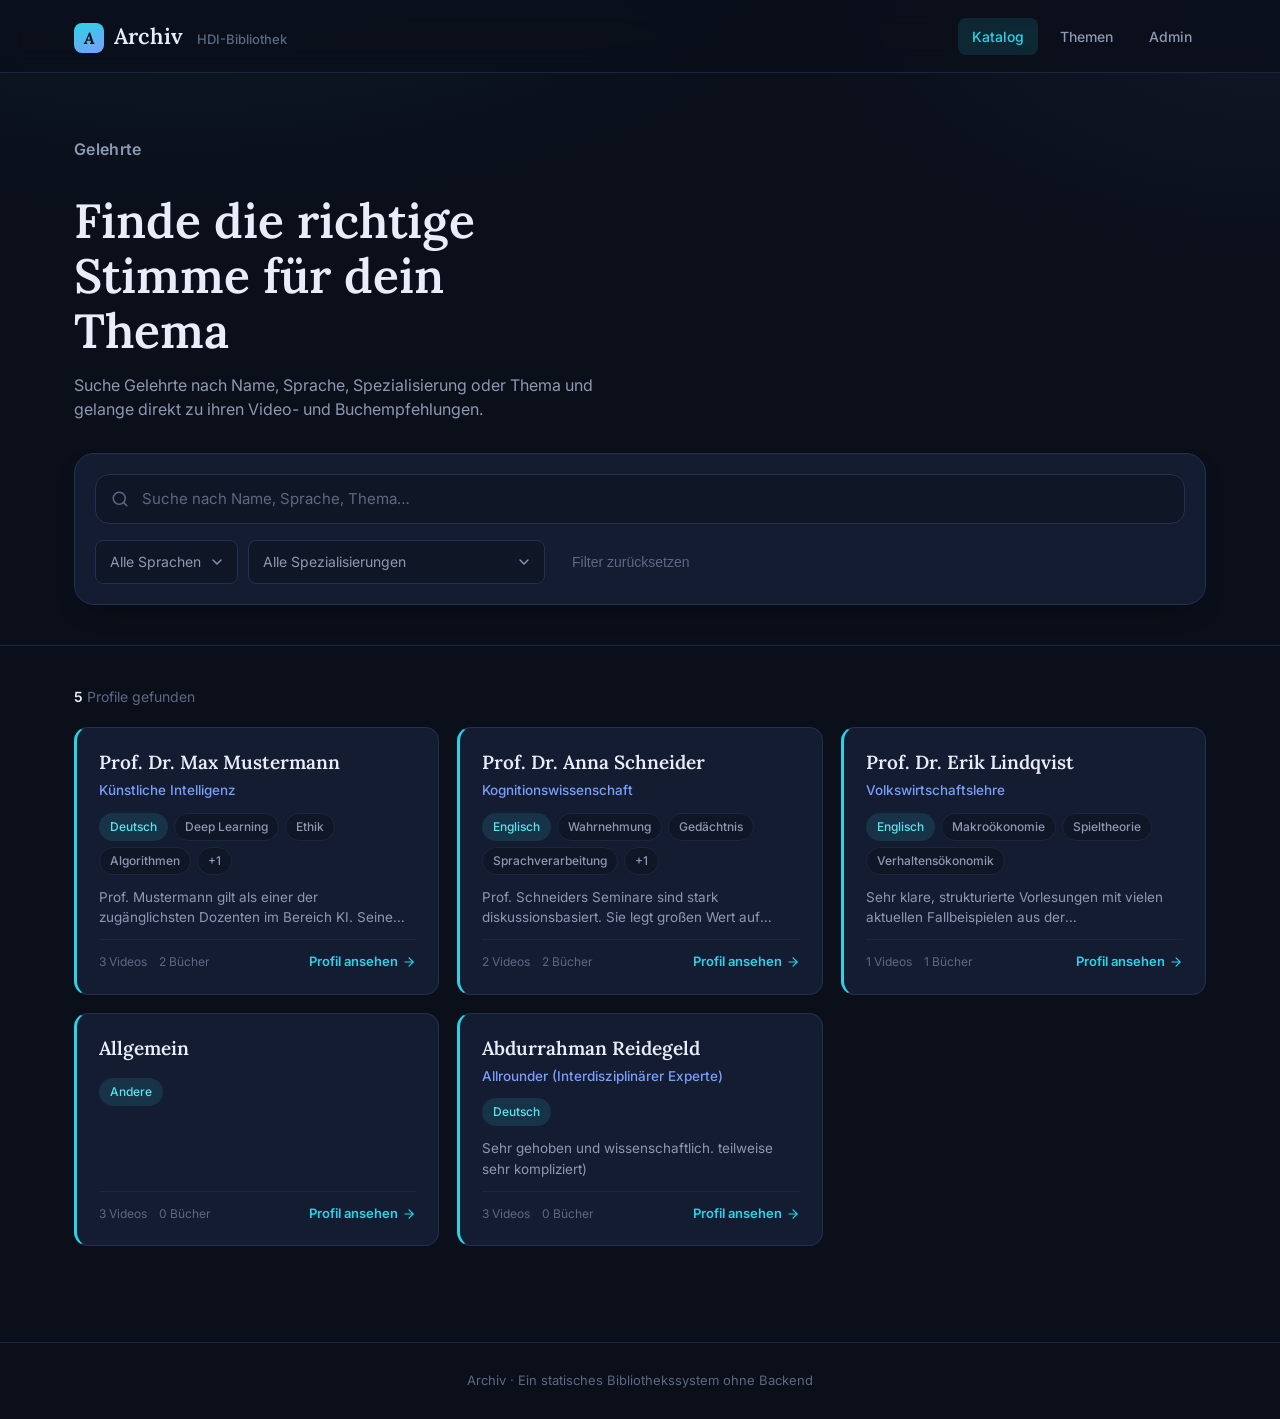
==== index.html @ ac348b76 "Commit" ====
<!DOCTYPE html>
<html lang="de">

<head>
  <meta charset="UTF-8" />
  <meta name="viewport" content="width=device-width, initial-scale=1.0" />
  <title>ARCHIV — HDI-Bibliothekssystem</title>
  <meta name="description" content="Durchsuche Professoren nach Sprache, Spezialisierung und Thema — mit Videos und Buchempfehlungen." />
  <link rel="stylesheet" href="style.css" />
</head>

<body>

  <header class="site-header">
    <div class="container">
      <a class="brand" href="index.html">
        <span class="mark">A</span>
        Archiv <small>HDI-Bibliothek</small>
      </a>
      <nav class="nav-links">
        <a href="index.html" class="active">Katalog</a>
        <a href="themen.html">Themen</a>
        <a href="admin.html">Admin</a>
      </nav>
    </div>
  </header>

  <section class="hero">
    <div class="container">
      <p class="hero-eyebrow">Gelehrte</p>
      <h1>Finde die richtige Stimme für dein Thema</h1>
      <p>Suche Gelehrte nach Name, Sprache, Spezialisierung oder Thema und gelange direkt zu ihren Video- und Buchempfehlungen.</p>

      <div class="search-panel">
        <div class="search-row">
          <div class="search-input-wrap">
            <svg viewBox="0 0 24 24" fill="none" stroke="currentColor" stroke-width="2" stroke-linecap="round" stroke-linejoin="round">
              <circle cx="11" cy="11" r="8"></circle>
              <line x1="21" y1="21" x2="16.65" y2="16.65"></line>
            </svg>
            <input type="text" id="search-input" class="search-field" placeholder="Suche nach Name, Sprache, Thema…" autocomplete="off" />
          </div>
        </div>
        <div class="filters-row">
          <select id="filter-lang" class="filter-select">
            <option value="">Alle Sprachen</option>
          </select>
          <select id="filter-spez" class="filter-select">
            <option value="">Alle Spezialisierungen</option>
          </select>
          <button type="button" id="clear-filters" class="clear-filters">Filter zurücksetzen</button>
        </div>
      </div>
    </div>
  </section>

  <section class="results-section">
    <div class="container">
      <div class="results-meta">
        <span><strong id="result-count">0</strong> Profile gefunden</span>
      </div>
      <div class="card-grid" id="card-grid">
        <!-- Karten werden dynamisch von app.js gerendert -->
      </div>
    </div>
  </section>

  <footer class="site-footer">
    <div class="container">
      Archiv · Ein statisches Bibliothekssystem ohne Backend
    </div>
  </footer>

  <script src="app.js"></script>
</body>

</html>
---- style.css ----
/* =========================================================
   ARCHIV — Web-Bibliothekssystem
   Zentrales Stylesheet
   ========================================================= */

@import url('https://fonts.googleapis.com/css2?family=Lora:ital,wght@0,500;0,600;0,700;1,500&family=Inter:wght@400;500;600;700&family=JetBrains+Mono:wght@400;500&display=swap');

:root{
  /* Farben */
  --bg: #0a0f1a;
  --bg-elevated: #0f1626;
  --bg-card: #131c30;
  --bg-card-hover: #172742;
  --border: #223052;
  --border-soft: #1b2740;

  --text: #e8edf9;
  --text-muted: #8d98b3;
  --text-faint: #5c6884;

  --accent: #29d4e8;
  --accent-soft: rgba(41, 212, 232, 0.12);
  --accent-strong: #5be3f2;
  --accent-2: #7c9dfb;

  --danger: #f4715c;
  --danger-soft: rgba(244, 113, 92, 0.12);

  --radius-sm: 8px;
  --radius-md: 14px;
  --radius-lg: 20px;

  --shadow-card: 0 1px 0 rgba(255,255,255,0.02) inset, 0 12px 30px -18px rgba(0,0,0,0.7);
  --font-display: 'Lora', 'Georgia', serif;
  --font-body: 'Inter', system-ui, -apple-system, sans-serif;
  --font-mono: 'JetBrains Mono', ui-monospace, monospace;
}

*, *::before, *::after{ box-sizing: border-box; }

html{ color-scheme: dark; }

body{
  margin: 0;
  background:
    radial-gradient(1200px 600px at 15% -10%, rgba(41,212,232,0.07), transparent 60%),
    radial-gradient(900px 500px at 100% 0%, rgba(124,157,251,0.06), transparent 55%),
    var(--bg);
  color: var(--text);
  font-family: var(--font-body);
  line-height: 1.5;
  -webkit-font-smoothing: antialiased;
  min-height: 100vh;
}

a{ color: inherit; text-decoration: none; }

img{ max-width: 100%; display: block; }

::selection{ background: var(--accent-soft); color: var(--text); }

/* Fokus-Sichtbarkeit für Barrierefreiheit */
a:focus-visible,
button:focus-visible,
input:focus-visible,
select:focus-visible,
textarea:focus-visible{
  outline: 2px solid var(--accent);
  outline-offset: 2px;
  border-radius: 4px;
}

@media (prefers-reduced-motion: reduce){
  *{ animation-duration: 0.001ms !important; transition-duration: 0.001ms !important; }
}

/* ---------- Layout-Hilfen ---------- */
.container{
  width: 100%;
  max-width: 1180px;
  margin: 0 auto;
  padding: 0 24px;
}

/* ---------- Kopfzeile ---------- */
.site-header{
  position: sticky;
  top: 0;
  z-index: 50;
  background: rgba(10, 15, 26, 0.82);
  backdrop-filter: blur(14px);
  border-bottom: 1px solid var(--border-soft);
}

.site-header .container{
  display: flex;
  align-items: center;
  justify-content: space-between;
  height: 72px;
}

.brand{
  display: flex;
  align-items: baseline;
  gap: 10px;
  font-family: var(--font-display);
  font-size: 22px;
  font-weight: 600;
  color: var(--text);
}

.brand .mark{
  width: 30px;
  height: 30px;
  border-radius: 8px;
  background: linear-gradient(160deg, var(--accent), var(--accent-2));
  display: inline-flex;
  align-items: center;
  justify-content: center;
  font-family: var(--font-display);
  font-style: italic;
  font-weight: 700;
  color: #051019;
  font-size: 16px;
}

.brand small{
  font-family: var(--font-body);
  font-size: 13px;
  font-weight: 500;
  color: var(--text-faint);
  margin-left: 4px;
}

.nav-links{
  display: flex;
  gap: 8px;
}

.nav-links a{
  padding: 8px 14px;
  border-radius: var(--radius-sm);
  font-size: 14px;
  font-weight: 500;
  color: var(--text-muted);
  transition: color .15s ease, background-color .15s ease;
}

.nav-links a:hover{
  color: var(--text);
  background: var(--bg-card);
}

.nav-links a.active{
  color: var(--accent);
  background: var(--accent-soft);
}

/* ---------- Hero / Suchbereich ---------- */
.hero{
  padding: 64px 0 40px;
  border-bottom: 1px solid var(--border-soft);
}

.hero-eyebrow{
  color: var(--accent);
  font-size: 13px;
  font-weight: 600;
  letter-spacing: 0.02em;
  margin: 0 0 14px;
}

.hero h1{
  font-family: var(--font-display);
  font-size: clamp(32px, 4.4vw, 48px);
  line-height: 1.15;
  margin: 0 0 14px;
  max-width: 16ch;
  font-weight: 600;
}

.hero p{
  color: var(--text-muted);
  font-size: 16px;
  max-width: 56ch;
  margin: 0 0 32px;
}

.search-panel{
  background: var(--bg-card);
  border: 1px solid var(--border);
  border-radius: var(--radius-lg);
  padding: 20px;
  box-shadow: var(--shadow-card);
}

.search-row{
  display: flex;
  gap: 12px;
}

.search-input-wrap{
  position: relative;
  flex: 1;
}

.search-input-wrap svg{
  position: absolute;
  left: 16px;
  top: 50%;
  transform: translateY(-50%);
  width: 18px;
  height: 18px;
  color: var(--text-faint);
  pointer-events: none;
}

.search-field{
  width: 100%;
  height: 50px;
  padding: 0 16px 0 46px;
  border-radius: var(--radius-md);
  border: 1px solid var(--border);
  background: var(--bg-elevated);
  color: var(--text);
  font-size: 15px;
  font-family: var(--font-body);
}

.search-field::placeholder{ color: var(--text-faint); }

.search-field:focus{
  border-color: var(--accent);
}

.filters-row{
  display: flex;
  flex-wrap: wrap;
  gap: 10px;
  margin-top: 16px;
}

.filter-select{
  height: 44px;
  padding: 0 36px 0 14px;
  border-radius: var(--radius-sm);
  border: 1px solid var(--border);
  background: var(--bg-elevated);
  color: var(--text-muted);
  font-size: 14px;
  font-family: var(--font-body);
  appearance: none;
  background-image: url("data:image/svg+xml,%3Csvg xmlns='http://www.w3.org/2000/svg' width='16' height='16' viewBox='0 0 24 24' fill='none' stroke='%238d98b3' stroke-width='2' stroke-linecap='round' stroke-linejoin='round'%3E%3Cpolyline points='6 9 12 15 18 9'%3E%3C/polyline%3E%3C/svg%3E");
  background-repeat: no-repeat;
  background-position: right 12px center;
  cursor: pointer;
}

.filter-select:focus{ border-color: var(--accent); color: var(--text); }

.clear-filters{
  height: 44px;
  padding: 0 16px;
  border-radius: var(--radius-sm);
  border: 1px solid transparent;
  background: transparent;
  color: var(--text-faint);
  font-size: 14px;
  cursor: pointer;
  transition: color .15s ease, border-color .15s ease;
}

.clear-filters:hover{ color: var(--danger); border-color: var(--danger-soft); }

/* ---------- Ergebnis-Bereich ---------- */
.results-section{ padding: 40px 0 96px; }

.results-meta{
  display: flex;
  align-items: center;
  justify-content: space-between;
  margin-bottom: 20px;
  color: var(--text-faint);
  font-size: 14px;
}

.results-meta strong{ color: var(--text); font-weight: 600; }

.card-grid{
  display: grid;
  grid-template-columns: repeat(auto-fill, minmax(300px, 1fr));
  gap: 18px;
}

.prof-card{
  position: relative;
  background: var(--bg-card);
  border: 1px solid var(--border);
  border-left: 3px solid var(--accent);
  border-radius: var(--radius-md);
  padding: 22px;
  display: flex;
  flex-direction: column;
  gap: 12px;
  transition: transform .18s ease, border-color .18s ease, box-shadow .18s ease;
}

.prof-card:hover{
  transform: translateY(-3px);
  border-color: var(--border);
  box-shadow: 0 18px 34px -20px rgba(41, 212, 232, 0.25);
}

.prof-card h3{
  font-family: var(--font-display);
  font-size: 19px;
  font-weight: 600;
  margin: 0;
  line-height: 1.3;
}

.prof-card .spez{
  font-size: 13.5px;
  color: var(--accent-2);
  font-weight: 500;
  margin: -6px 0 0;
}

.badge-row{
  display: flex;
  flex-wrap: wrap;
  gap: 6px;
}

.badge{
  display: inline-flex;
  align-items: center;
  padding: 4px 10px;
  border-radius: 999px;
  font-size: 12px;
  font-weight: 500;
  background: var(--bg-elevated);
  border: 1px solid var(--border-soft);
  color: var(--text-muted);
}

.badge.lang{
  background: var(--accent-soft);
  color: var(--accent-strong);
  border-color: transparent;
}

/* Themen-Badges sind jetzt echte Links (thema.html) */
a.badge{
  cursor: pointer;
  transition: border-color .15s ease, color .15s ease, background-color .15s ease;
}

a.badge:hover{
  border-color: var(--accent);
  color: var(--accent-strong);
}

.badge-sm{
  font-size: 11px;
  padding: 3px 9px;
}

.badge.prof-tag{
  background: var(--bg-card);
  color: var(--text-muted);
}
.badge.prof-tag:hover{ color: var(--accent-strong); }

.prof-card p.excerpt{
  font-size: 13.5px;
  color: var(--text-muted);
  margin: 0;
  display: -webkit-box;
  -webkit-line-clamp: 2;
  -webkit-box-orient: vertical;
  overflow: hidden;
}

.card-footer{
  margin-top: auto;
  display: flex;
  align-items: center;
  justify-content: space-between;
  padding-top: 12px;
  border-top: 1px solid var(--border-soft);
}

.card-footer .stat{
  font-size: 12px;
  color: var(--text-faint);
  display: flex;
  gap: 12px;
}

.card-footer .view-link{
  font-size: 13px;
  font-weight: 600;
  color: var(--accent);
  display: flex;
  align-items: center;
  gap: 4px;
}

.prof-card .view-link svg{ width: 14px; height: 14px; transition: transform .15s ease; }
.prof-card:hover .view-link svg{ transform: translateX(3px); }

.prof-card{ cursor: pointer; }

.card-title-link{ position: relative; z-index: 1; }
.card-title-link:hover{ color: var(--accent-strong); }

.empty-state{
  text-align: center;
  padding: 72px 24px;
  color: var(--text-faint);
  border: 1px dashed var(--border);
  border-radius: var(--radius-lg);
}

.empty-state h3{
  font-family: var(--font-display);
  color: var(--text);
  font-size: 20px;
  margin: 12px 0 6px;
}

/* ---------- Profilseite ---------- */
.profile-hero{
  padding: 56px 0 40px;
  border-bottom: 1px solid var(--border-soft);
}

.back-link{
  display: inline-flex;
  align-items: center;
  gap: 6px;
  font-size: 14px;
  color: var(--text-muted);
  margin-bottom: 24px;
}
.back-link:hover{ color: var(--accent); }
.back-link svg{ width: 16px; height: 16px; }

.profile-head{
  display: flex;
  align-items: flex-start;
  justify-content: space-between;
  gap: 24px;
  flex-wrap: wrap;
}

.profile-head h1{
  font-family: var(--font-display);
  font-size: clamp(28px, 4vw, 40px);
  margin: 0 0 10px;
  font-weight: 600;
}

.profile-head .spez{
  color: var(--accent-2);
  font-size: 16px;
  font-weight: 500;
  margin: 0 0 16px;
}

.topic-list{
  display: flex;
  flex-wrap: wrap;
  gap: 8px;
  margin-top: 4px;
}

.profile-body{ padding: 48px 0 96px; }

.profile-grid{
  display: grid;
  grid-template-columns: 1.4fr 1fr;
  gap: 32px;
}

.panel{
  background: var(--bg-card);
  border: 1px solid var(--border);
  border-radius: var(--radius-lg);
  padding: 28px;
  margin-bottom: 24px;
}

.panel h2{
  font-family: var(--font-display);
  font-size: 20px;
  font-weight: 600;
  margin: 0 0 16px;
  display: flex;
  align-items: center;
  gap: 10px;
}

.panel h2 svg{ width: 18px; height: 18px; color: var(--accent); }

.panel .note-text{
  color: var(--text-muted);
  font-size: 15px;
  line-height: 1.7;
  margin: 0;
}

.resource-list{
  list-style: none;
  margin: 0;
  padding: 0;
  display: flex;
  flex-direction: column;
  gap: 10px;
}

.resource-item{
  border-radius: var(--radius-sm);
  border: 1px solid var(--border-soft);
  background: var(--bg-elevated);
  overflow: hidden;
}

.resource-main{
  display: flex;
  align-items: center;
  gap: 12px;
  padding: 12px 14px;
  transition: background-color .15s ease;
}

.resource-item:hover .resource-main{
  background: var(--accent-soft);
}

.resource-item:has(.resource-main:hover){
  border-color: var(--accent);
}

.resource-item .icon{
  width: 34px;
  height: 34px;
  border-radius: 8px;
  display: flex;
  align-items: center;
  justify-content: center;
  flex-shrink: 0;
  background: var(--bg-card);
  color: var(--accent);
}

.resource-item .icon svg{ width: 17px; height: 17px; }

.resource-item .label{
  font-size: 14.5px;
  font-weight: 500;
  color: var(--text);
  flex: 1;
}

.resource-item .go{
  color: var(--text-faint);
  font-size: 13px;
}

.resource-themes{
  display: flex;
  flex-wrap: wrap;
  gap: 6px;
  padding: 0 14px 12px 60px;
}

.not-found{
  text-align: center;
  padding: 120px 24px;
}

.not-found .code{
  font-family: var(--font-mono);
  color: var(--accent);
  font-size: 14px;
  letter-spacing: 0.05em;
}

.not-found h1{
  font-family: var(--font-display);
  font-size: 34px;
  margin: 12px 0 10px;
}

.not-found p{ color: var(--text-muted); margin: 0 0 28px; }

.btn{
  display: inline-flex;
  align-items: center;
  gap: 8px;
  height: 46px;
  padding: 0 22px;
  border-radius: var(--radius-sm);
  background: var(--accent);
  color: #051019;
  font-weight: 600;
  font-size: 14.5px;
  border: none;
  cursor: pointer;
  transition: filter .15s ease, transform .15s ease;
}

.btn:hover{ filter: brightness(1.08); transform: translateY(-1px); }

.btn.secondary{
  background: transparent;
  border: 1px solid var(--border);
  color: var(--text);
}
.btn.secondary:hover{ border-color: var(--accent); color: var(--accent); }

.btn.danger-outline{
  background: transparent;
  border: 1px solid var(--danger-soft);
  color: var(--danger);
}
.btn.danger-outline:hover{ background: var(--danger-soft); }

/* ---------- Themen-Übersicht (themen.html) ---------- */
.themen-cloud{
  display: grid;
  grid-template-columns: repeat(auto-fill, minmax(220px, 1fr));
  gap: 14px;
}

.theme-tile{
  display: flex;
  flex-direction: column;
  gap: 6px;
  padding: 18px 20px;
  border-radius: var(--radius-md);
  border: 1px solid var(--border);
  background: var(--bg-card);
  transition: transform .15s ease, border-color .15s ease, box-shadow .15s ease;
}

.theme-tile:hover{
  transform: translateY(-2px);
  border-color: var(--accent);
  box-shadow: 0 16px 30px -20px rgba(41, 212, 232, 0.3);
}

.theme-tile-name{
  font-family: var(--font-display);
  font-size: 16.5px;
  font-weight: 600;
  color: var(--text);
}

.theme-tile-meta{
  font-size: 12.5px;
  color: var(--text-faint);
}

/* ---------- Themen-Detailseite (thema.html) ---------- */
.thema-hero{
  padding: 56px 0 32px;
  border-bottom: 1px solid var(--border-soft);
}

.thema-hero h1{
  font-family: var(--font-display);
  font-size: clamp(28px, 4vw, 40px);
  margin: 0 0 8px;
  font-weight: 600;
}

.thema-hero p{
  color: var(--text-faint);
  font-size: 14.5px;
  margin: 0;
}

.thema-body{ padding: 40px 0 96px; }

.theme-prof-grid{
  display: grid;
  grid-template-columns: repeat(auto-fill, minmax(200px, 1fr));
  gap: 12px;
}

.theme-prof-card{
  display: flex;
  flex-direction: column;
  gap: 4px;
  padding: 14px 16px;
  border-radius: var(--radius-sm);
  border: 1px solid var(--border-soft);
  background: var(--bg-elevated);
  transition: border-color .15s ease, background-color .15s ease;
}

.theme-prof-card:hover{
  border-color: var(--accent);
  background: var(--accent-soft);
}

.theme-prof-name{
  font-family: var(--font-display);
  font-weight: 600;
  font-size: 15px;
  color: var(--text);
}

.theme-prof-spez{
  font-size: 12.5px;
  color: var(--accent-2);
}

/* ---------- Admin ---------- */
.admin-body{ padding: 48px 0 96px; }

.admin-grid{
  display: grid;
  grid-template-columns: 1fr 1fr;
  gap: 28px;
  align-items: start;
}

.form-section{
  background: var(--bg-card);
  border: 1px solid var(--border);
  border-radius: var(--radius-lg);
  padding: 28px;
  margin-bottom: 20px;
}

.form-section h2{
  font-family: var(--font-display);
  font-size: 18px;
  margin: 0 0 18px;
  font-weight: 600;
}

.field{ margin-bottom: 16px; }

.field label{
  display: block;
  font-size: 13px;
  font-weight: 600;
  color: var(--text-muted);
  margin-bottom: 6px;
}

.field input[type="text"],
.field input[type="url"],
.field select,
.field textarea,
.input-control{
  width: 100%;
  padding: 11px 14px;
  border-radius: var(--radius-sm);
  border: 1px solid var(--border);
  background: var(--bg-elevated);
  color: var(--text);
  font-size: 14px;
  font-family: var(--font-body);
}

.field textarea{ resize: vertical; min-height: 90px; }

.field input:focus, .field select:focus, .field textarea:focus, .input-control:focus{ border-color: var(--accent); }

.field-hint{ font-size: 12px; color: var(--text-faint); margin-top: 4px; }

/* ---------- Dynamische Zeilen (Video/Buch) ---------- */
.dynamic-row{
  border: 1px solid var(--border-soft);
  border-radius: var(--radius-md);
  background: var(--bg-elevated);
  padding: 18px;
  margin-bottom: 16px;
}

.dynamic-row-header{
  display: flex;
  align-items: center;
  justify-content: space-between;
  margin-bottom: 14px;
}

.dynamic-row-kind{
  font-family: var(--font-display);
  font-size: 14.5px;
  font-weight: 600;
  color: var(--text-muted);
}

.dynamic-row .field input[type="text"],
.dynamic-row .field input[type="url"]{
  background: var(--bg-card);
}

/* ---------- Tag-Auswahl (vorgefertigte Themen, schreibgeschützt) ---------- */
.tag-picker{
  display: flex;
  flex-wrap: wrap;
  gap: 8px;
}

.tag-picker-empty{
  font-size: 12.5px;
  color: var(--text-faint);
  font-style: italic;
}

.tag-chip{
  display: inline-flex;
  align-items: center;
  gap: 6px;
  padding: 8px 14px;
  border-radius: 999px;
  border: 1px solid var(--border);
  background: var(--bg-card);
  color: var(--text-muted);
  font-size: 13px;
  font-weight: 500;
  font-family: var(--font-body);
  cursor: pointer;
  transition: border-color .15s ease, background-color .15s ease, color .15s ease;
}

.tag-chip:hover{ border-color: var(--accent); color: var(--text); }

.tag-chip.selected{
  background: var(--accent-soft);
  border-color: var(--accent);
  color: var(--accent-strong);
}

.icon-btn{
  width: 40px;
  height: 40px;
  border-radius: var(--radius-sm);
  border: 1px solid var(--border);
  background: var(--bg-elevated);
  color: var(--text-faint);
  cursor: pointer;
  display: flex;
  align-items: center;
  justify-content: center;
  flex-shrink: 0;
}
.icon-btn:hover{ color: var(--danger); border-color: var(--danger-soft); }

.add-row-btn{
  display: inline-flex;
  align-items: center;
  gap: 6px;
  font-size: 13.5px;
  font-weight: 600;
  color: var(--accent);
  background: none;
  border: 1px dashed var(--border);
  padding: 10px 14px;
  border-radius: var(--radius-sm);
  cursor: pointer;
  width: 100%;
  justify-content: center;
  margin-top: 4px;
}
.add-row-btn:hover{ border-color: var(--accent); background: var(--accent-soft); }

.output-panel{
  position: sticky;
  top: 96px;
}

.output-header{
  display: flex;
  align-items: center;
  justify-content: space-between;
  margin-bottom: 14px;
}

.output-header h2{
  font-family: var(--font-display);
  font-size: 18px;
  margin: 0;
}

pre#json-output{
  background: var(--bg-elevated);
  border: 1px solid var(--border);
  border-radius: var(--radius-md);
  padding: 18px;
  font-family: var(--font-mono);
  font-size: 12.5px;
  line-height: 1.6;
  color: var(--accent-strong);
  overflow-x: auto;
  max-height: 560px;
  overflow-y: auto;
  white-space: pre-wrap;
  word-break: break-word;
}

.toast{
  position: fixed;
  bottom: 28px;
  left: 50%;
  transform: translateX(-50%) translateY(20px);
  background: var(--bg-card);
  border: 1px solid var(--accent);
  color: var(--text);
  padding: 12px 20px;
  border-radius: var(--radius-sm);
  font-size: 14px;
  font-weight: 500;
  opacity: 0;
  pointer-events: none;
  transition: opacity .2s ease, transform .2s ease;
  z-index: 100;
  box-shadow: 0 12px 30px -10px rgba(0,0,0,0.6);
}

.toast.show{
  opacity: 1;
  transform: translateX(-50%) translateY(0);
}

.site-footer{
  border-top: 1px solid var(--border-soft);
  padding: 28px 0;
  color: var(--text-faint);
  font-size: 13px;
  text-align: center;
}

/* ---------- Responsive ---------- */
@media (max-width: 860px){
  .profile-grid{ grid-template-columns: 1fr; }
  .admin-grid{ grid-template-columns: 1fr; }
  .output-panel{ position: static; }
}

@media (max-width: 640px){
  .site-header .container{ height: auto; padding: 14px 20px; flex-wrap: wrap; gap: 10px; }
  .hero{ padding: 40px 0 28px; }
  .search-row{ flex-direction: column; }
  .card-grid{ grid-template-columns: 1fr; }
  .themen-cloud{ grid-template-columns: 1fr; }
  .profile-head{ flex-direction: column; }
  .resource-themes{ padding-left: 14px; }
}
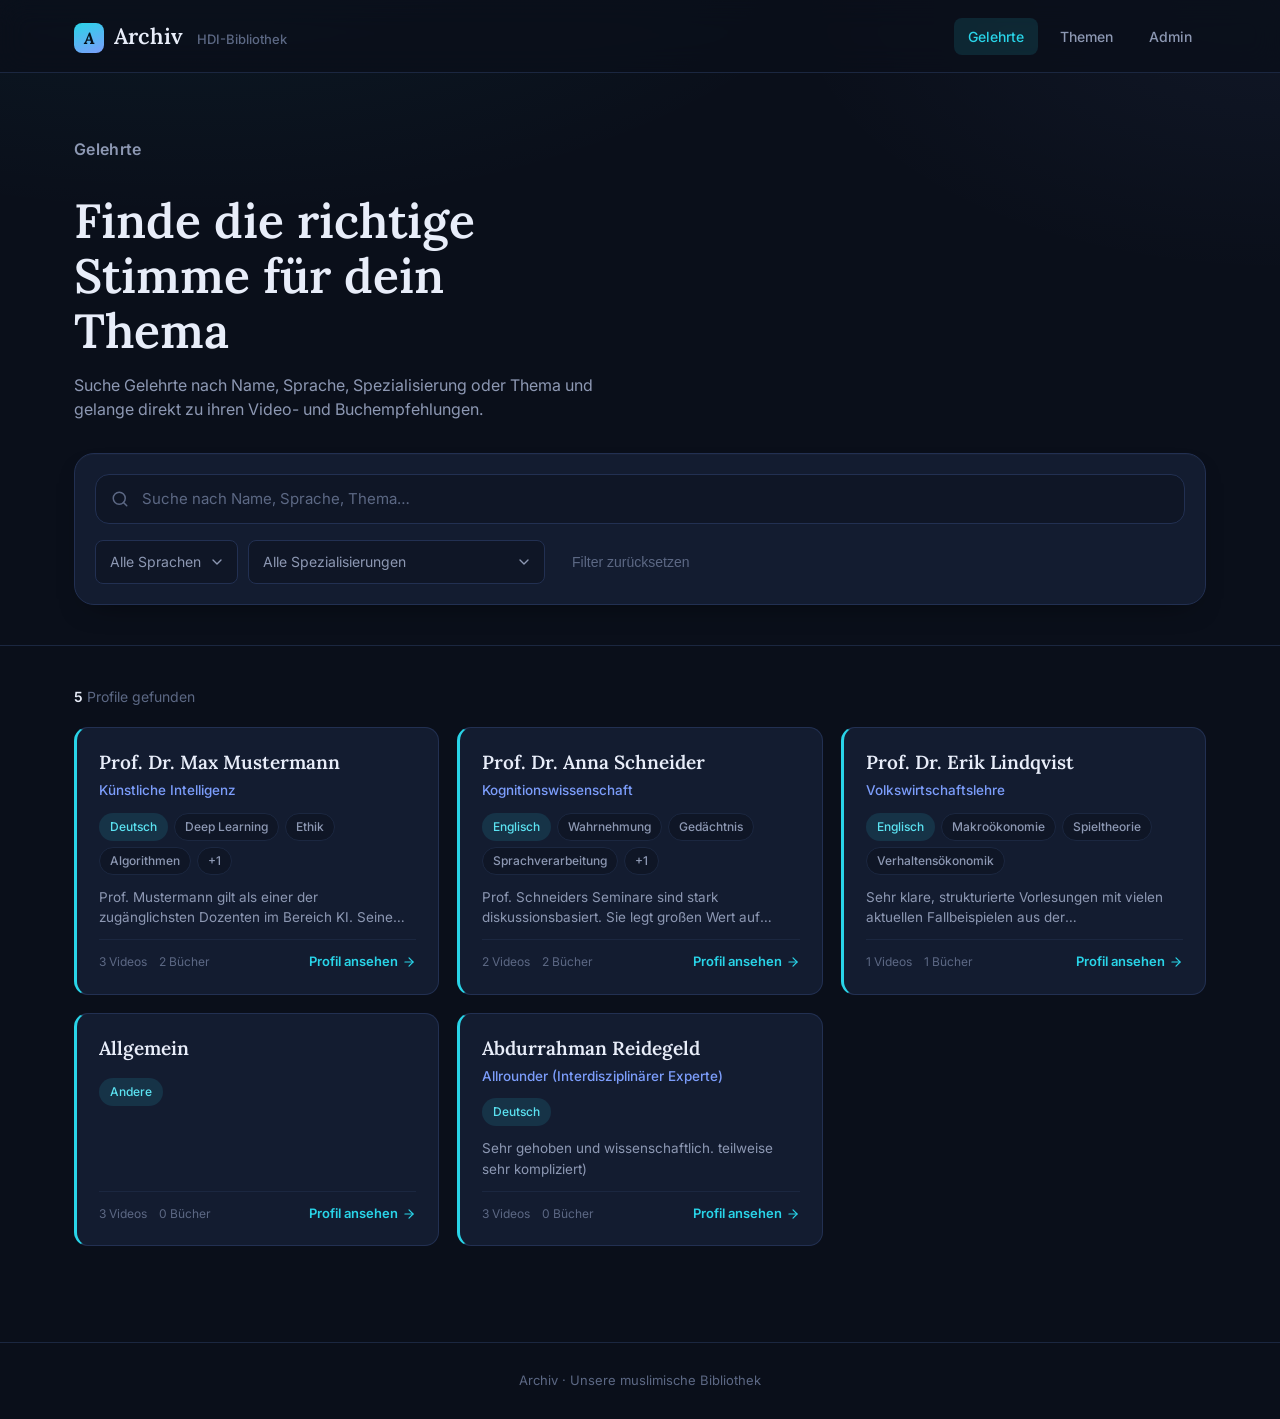
==== commit 45fe242c: "new text" ====
--- a/index.html
+++ b/index.html
@@ -18,7 +18,7 @@
         Archiv <small>HDI-Bibliothek</small>
       </a>
       <nav class="nav-links">
-        <a href="index.html" class="active">Katalog</a>
+        <a href="index.html" class="active">Gelehrte</a>
         <a href="themen.html">Themen</a>
         <a href="admin.html">Admin</a>
       </nav>
@@ -67,7 +67,7 @@
 
   <footer class="site-footer">
     <div class="container">
-      Archiv · Ein statisches Bibliothekssystem ohne Backend
+      Archiv · Unsere muslimische Bibliothek
     </div>
   </footer>
 
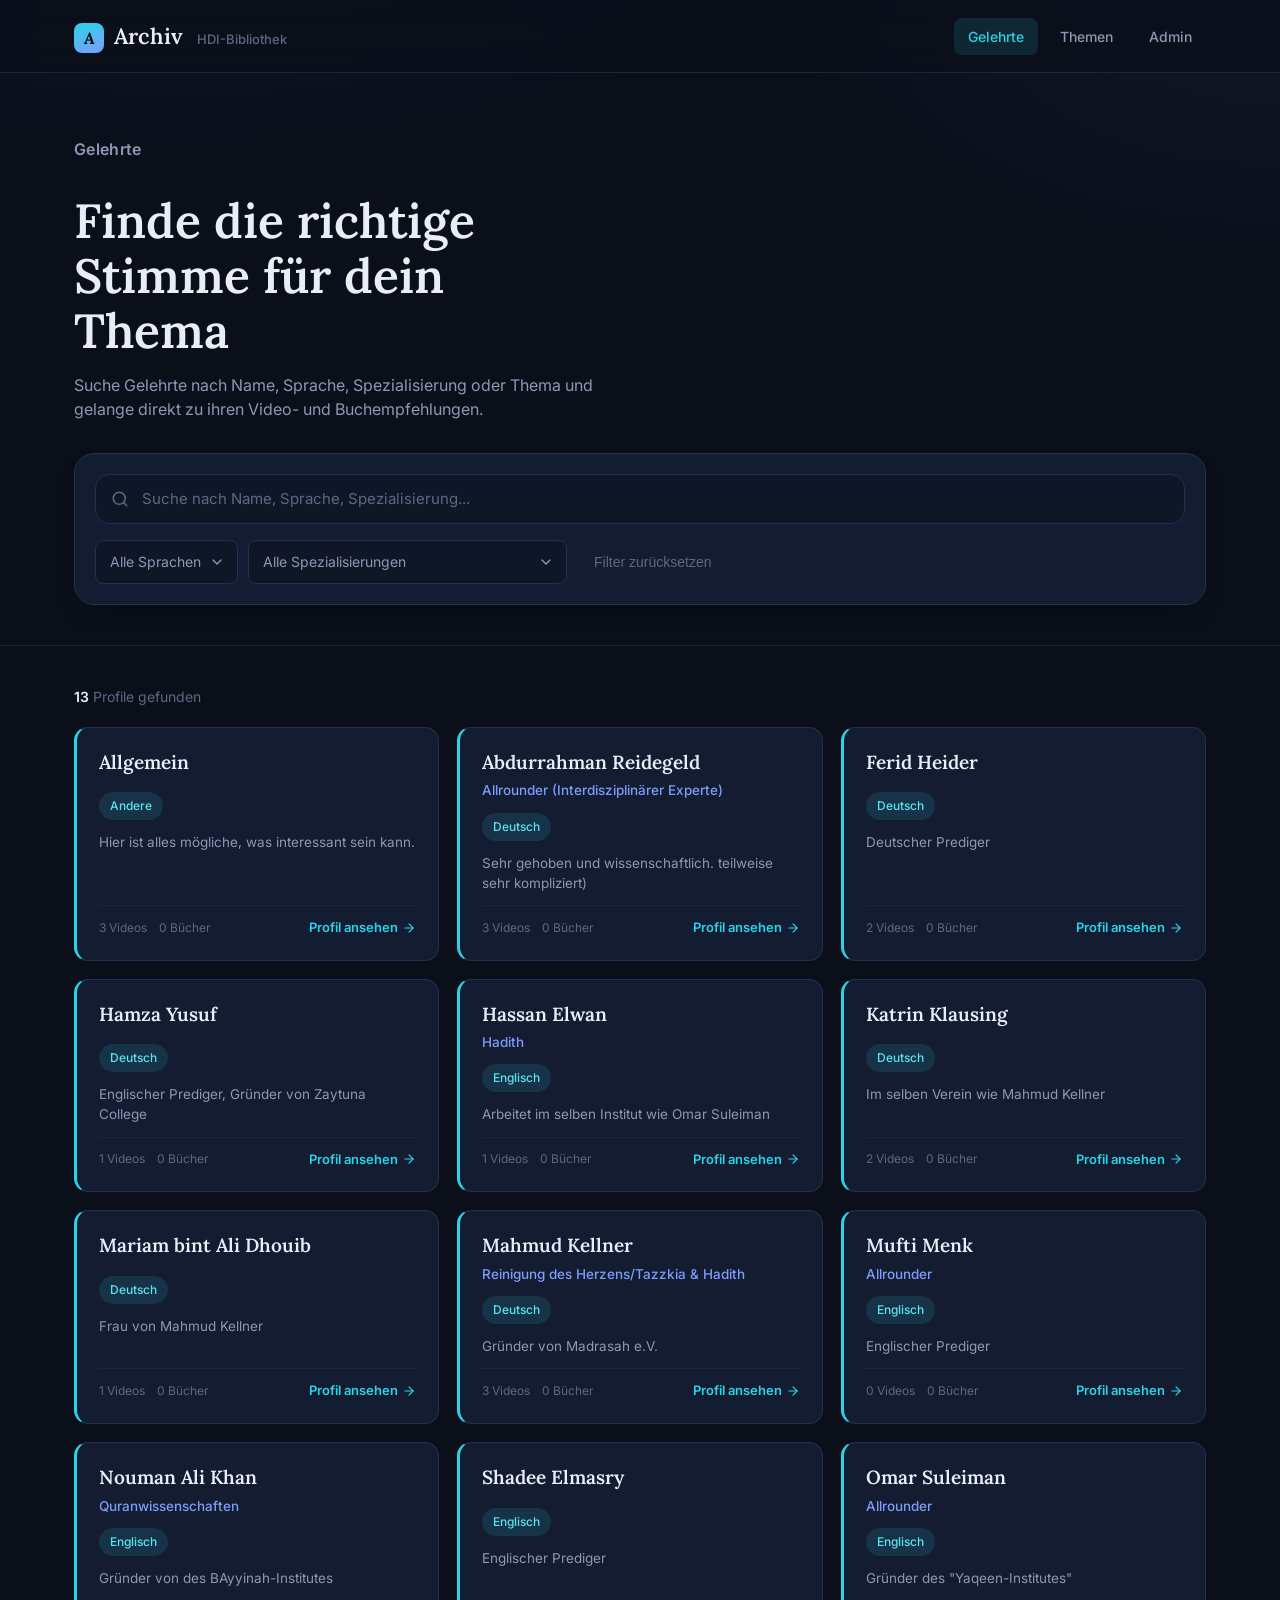
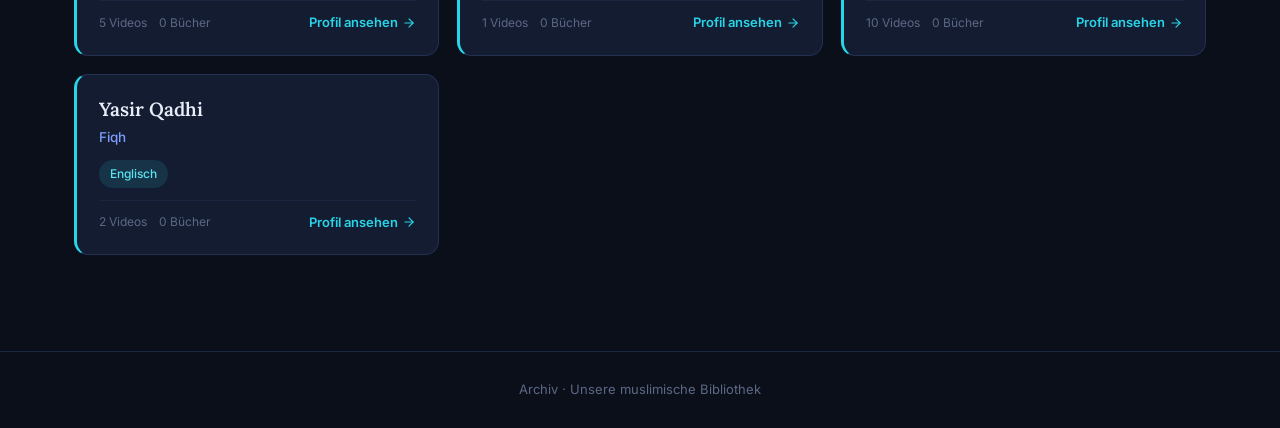
==== commit e9069df2: "Add changes" ====
--- a/index.html
+++ b/index.html
@@ -38,7 +38,7 @@
               <circle cx="11" cy="11" r="8"></circle>
               <line x1="21" y1="21" x2="16.65" y2="16.65"></line>
             </svg>
-            <input type="text" id="search-input" class="search-field" placeholder="Suche nach Name, Sprache, Thema…" autocomplete="off" />
+            <input type="text" id="search-input" class="search-field" placeholder="Suche nach Name, Sprache, Spezialisierung..." autocomplete="off" />
           </div>
         </div>
         <div class="filters-row">
--- a/style.css
+++ b/style.css
@@ -774,6 +774,48 @@
 .field input:focus, .field select:focus, .field textarea:focus, .input-control:focus{ border-color: var(--accent); }
 
 .field-hint{ font-size: 12px; color: var(--text-faint); margin-top: 4px; }
+
+/* ---------- Modus-Umschaltung (Tabs) ---------- */
+.mode-tabs{
+  display: flex;
+  gap: 8px;
+  margin-bottom: 20px;
+}
+
+.mode-tab{
+  flex: 1;
+  padding: 12px 16px;
+  border-radius: var(--radius-sm);
+  border: 1px solid var(--border);
+  background: var(--bg-card);
+  color: var(--text-muted);
+  font-size: 13.5px;
+  font-weight: 600;
+  font-family: var(--font-body);
+  cursor: pointer;
+  text-align: center;
+  transition: border-color .15s ease, background-color .15s ease, color .15s ease;
+}
+
+.mode-tab:hover{ border-color: var(--accent); color: var(--text); }
+
+.mode-tab.active{
+  background: var(--accent-soft);
+  border-color: var(--accent);
+  color: var(--accent-strong);
+}
+
+.existing-prof-summary{
+  margin: -6px 0 4px;
+  padding: 12px 14px;
+  border: 1px solid var(--border-soft);
+  border-radius: var(--radius-sm);
+  background: var(--bg-elevated);
+  font-size: 13px;
+  color: var(--text-muted);
+}
+
+.existing-prof-summary:empty{ display: none; }
 
 /* ---------- Dynamische Zeilen (Video/Buch) ---------- */
 .dynamic-row{
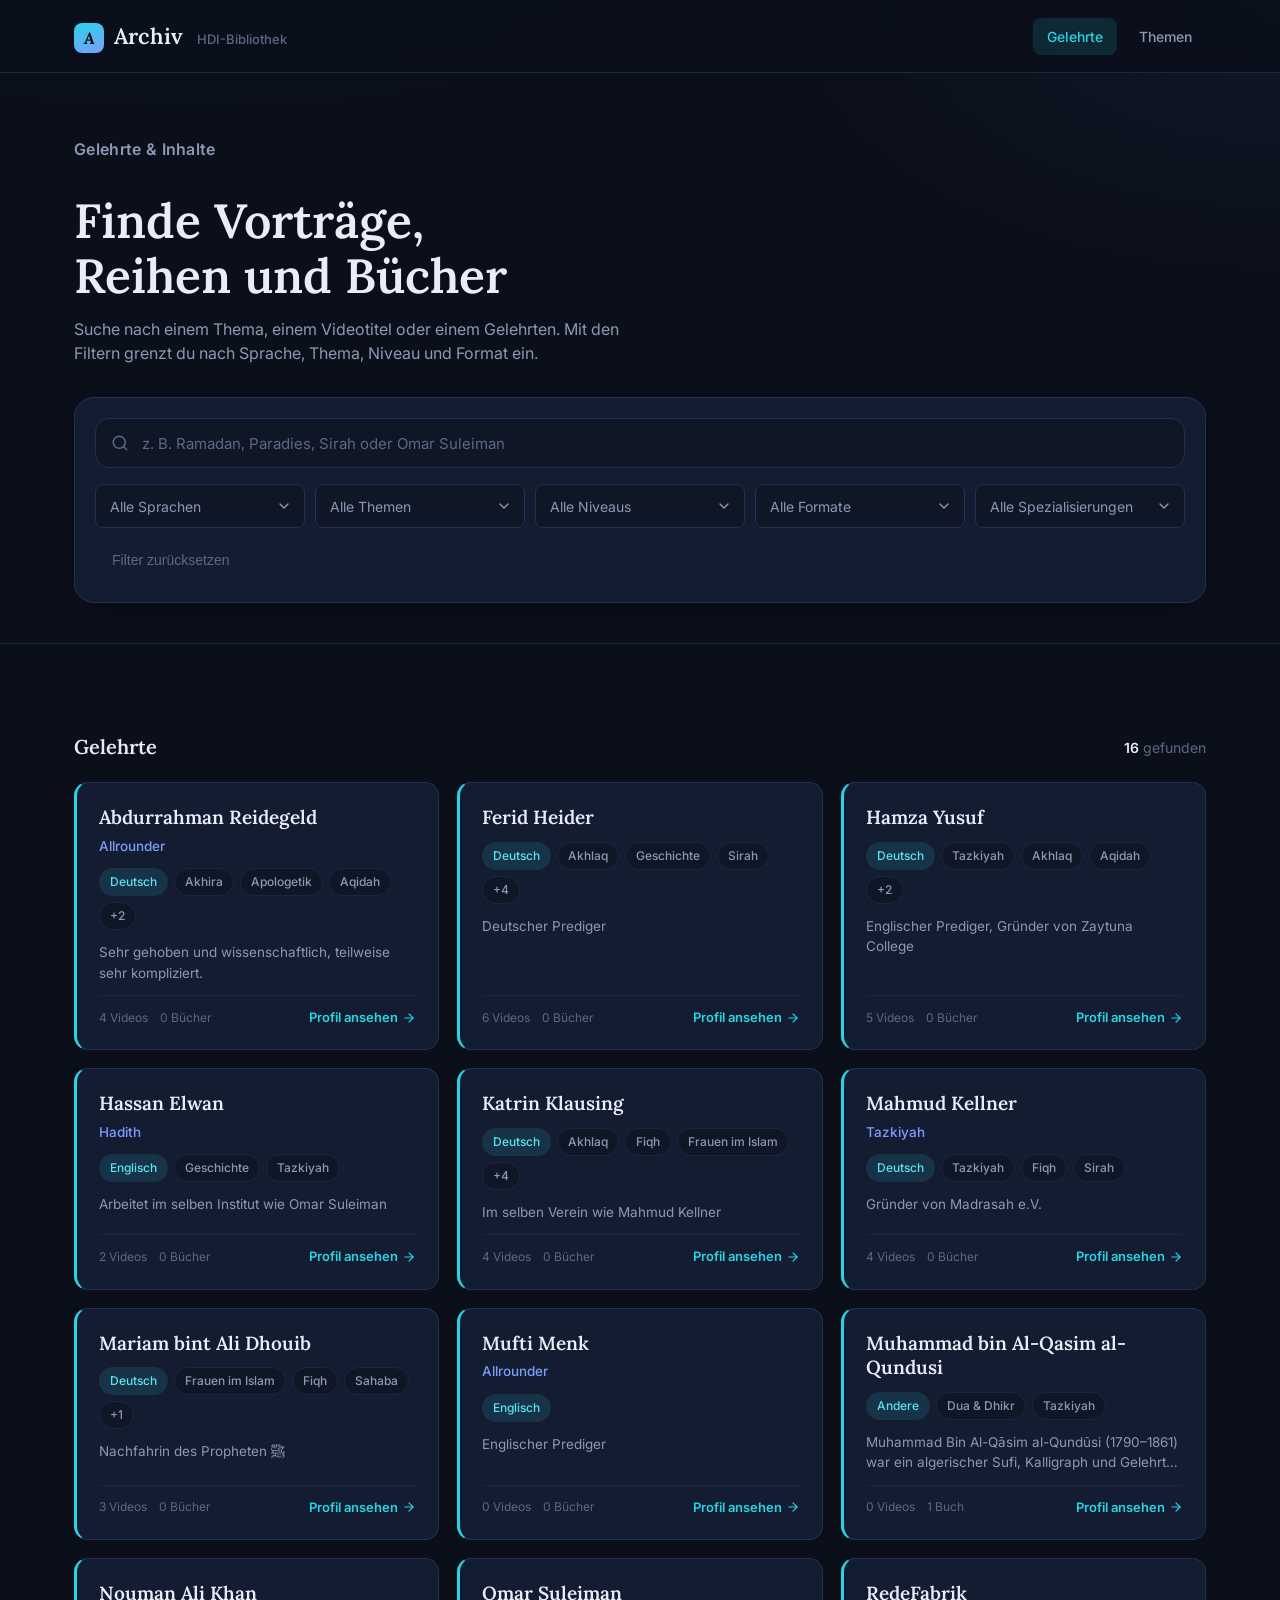
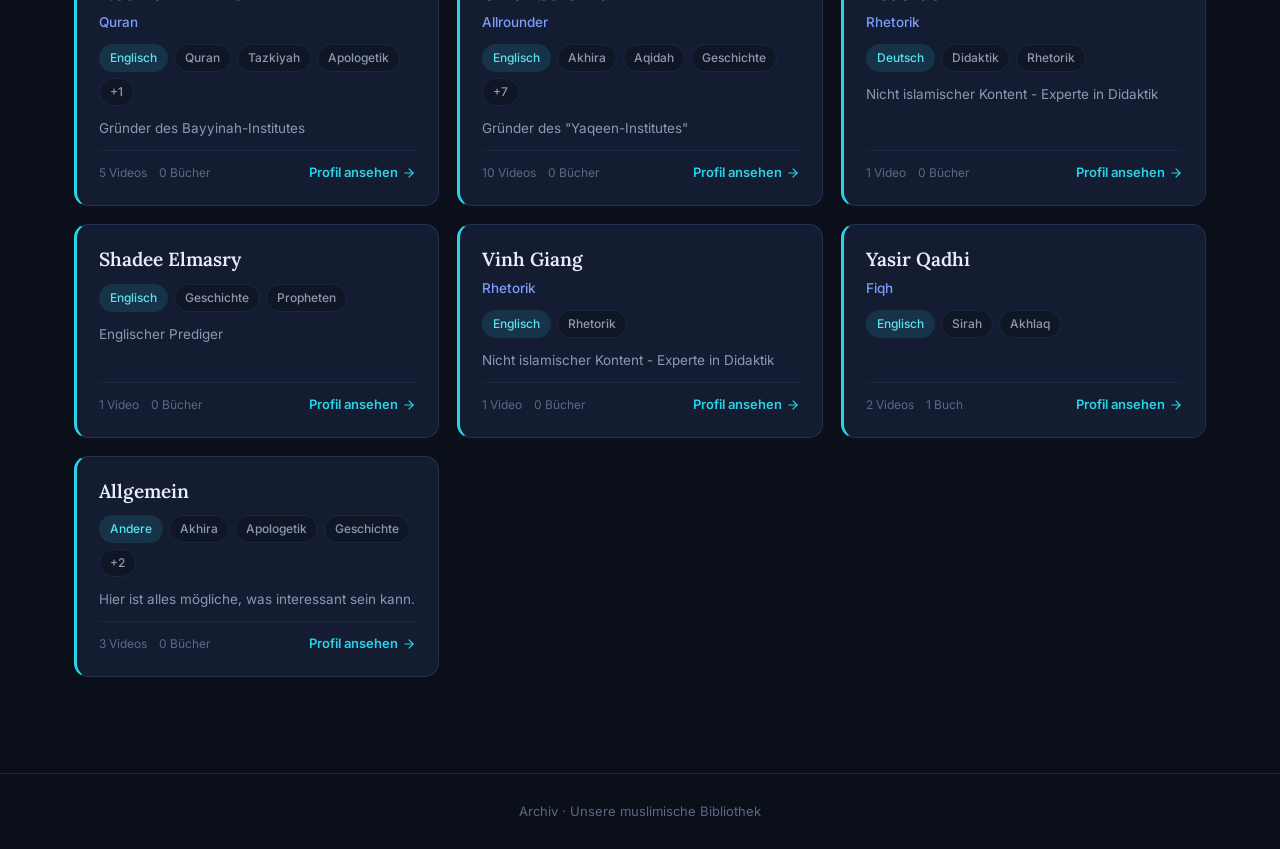
==== commit a86aae21: "Update BIG!!!" ====
--- a/index.html
+++ b/index.html
@@ -4,8 +4,8 @@
 <head>
   <meta charset="UTF-8" />
   <meta name="viewport" content="width=device-width, initial-scale=1.0" />
-  <title>ARCHIV — HDI-Bibliothekssystem</title>
-  <meta name="description" content="Durchsuche Professoren nach Sprache, Spezialisierung und Thema — mit Videos und Buchempfehlungen." />
+  <title>Gelehrte — ARCHIV</title>
+  <meta name="description" content="Durchsuche Vorträge, Reihen und Bücher nach Thema, Titel, Sprache und Gelehrtem." />
   <link rel="stylesheet" href="style.css" />
 </head>
 
@@ -20,34 +20,33 @@
       <nav class="nav-links">
         <a href="index.html" class="active">Gelehrte</a>
         <a href="themen.html">Themen</a>
-        <a href="admin.html">Admin</a>
+        <!-- <a href="admin.html">Admin</a> -->
       </nav>
     </div>
   </header>
 
   <section class="hero">
     <div class="container">
-      <p class="hero-eyebrow">Gelehrte</p>
-      <h1>Finde die richtige Stimme für dein Thema</h1>
-      <p>Suche Gelehrte nach Name, Sprache, Spezialisierung oder Thema und gelange direkt zu ihren Video- und Buchempfehlungen.</p>
+      <p class="hero-eyebrow">Gelehrte &amp; Inhalte</p>
+      <h1>Finde Vorträge, Reihen und Bücher</h1>
+      <p>Suche nach einem Thema, einem Videotitel oder einem Gelehrten. Mit den Filtern grenzt du nach Sprache, Thema, Niveau und Format ein.</p>
 
       <div class="search-panel">
         <div class="search-row">
           <div class="search-input-wrap">
-            <svg viewBox="0 0 24 24" fill="none" stroke="currentColor" stroke-width="2" stroke-linecap="round" stroke-linejoin="round">
+            <svg viewBox="0 0 24 24" fill="none" stroke="currentColor" stroke-width="2" stroke-linecap="round" stroke-linejoin="round" aria-hidden="true">
               <circle cx="11" cy="11" r="8"></circle>
               <line x1="21" y1="21" x2="16.65" y2="16.65"></line>
             </svg>
-            <input type="text" id="search-input" class="search-field" placeholder="Suche nach Name, Sprache, Spezialisierung..." autocomplete="off" />
+            <input type="search" id="search-input" class="search-field" placeholder="z. B. Ramadan, Paradies, Sirah oder Omar Suleiman" autocomplete="off" aria-label="Suche" />
           </div>
         </div>
         <div class="filters-row">
-          <select id="filter-lang" class="filter-select">
-            <option value="">Alle Sprachen</option>
-          </select>
-          <select id="filter-spez" class="filter-select">
-            <option value="">Alle Spezialisierungen</option>
-          </select>
+          <select id="filter-lang" class="filter-select" aria-label="Sprache"></select>
+          <select id="filter-thema" class="filter-select" aria-label="Thema"></select>
+          <select id="filter-niveau" class="filter-select" aria-label="Niveau"></select>
+          <select id="filter-format" class="filter-select" aria-label="Format"></select>
+          <select id="filter-spez" class="filter-select" aria-label="Spezialisierung"></select>
           <button type="button" id="clear-filters" class="clear-filters">Filter zurücksetzen</button>
         </div>
       </div>
@@ -56,12 +55,26 @@
 
   <section class="results-section">
     <div class="container">
-      <div class="results-meta">
-        <span><strong id="result-count">0</strong> Profile gefunden</span>
+
+      <div id="resource-section" class="result-block" hidden>
+        <div class="results-meta">
+          <h2 class="section-title">Videos &amp; Bücher</h2>
+          <span aria-live="polite"><strong id="resource-count">0</strong> Treffer</span>
+        </div>
+        <ul class="resource-list" id="resource-list"></ul>
+        <button type="button" class="more-btn" id="resource-more" hidden>Alle Treffer anzeigen</button>
       </div>
-      <div class="card-grid" id="card-grid">
-        <!-- Karten werden dynamisch von app.js gerendert -->
+
+      <div class="result-block">
+        <div class="results-meta">
+          <h2 class="section-title">Gelehrte</h2>
+          <span aria-live="polite"><strong id="result-count">0</strong> gefunden</span>
+        </div>
+        <div class="card-grid" id="card-grid">
+          <!-- Karten werden von app.js gerendert -->
+        </div>
       </div>
+
     </div>
   </section>
 
--- a/style.css
+++ b/style.css
@@ -37,6 +37,9 @@
 }
 
 *, *::before, *::after{ box-sizing: border-box; }
+
+/* "hidden" muss auch Elemente mit eigenem display-Wert (flex, grid …) ausblenden */
+[hidden]{ display: none !important; }
 
 html{ color-scheme: dark; }
 
@@ -981,6 +984,156 @@
   text-align: center;
 }
 
+/* ---------- Suche & Ergebnisse (index.html) ---------- */
+.filter-select{ flex: 1 1 170px; max-width: 260px; }
+
+.section-title{
+  font-family: var(--font-display);
+  font-size: 20px;
+  font-weight: 600;
+  color: var(--text);
+  margin: 0;
+}
+
+.result-block + .result-block{ margin-top: 48px; }
+
+.list-empty{
+  padding: 18px;
+  border: 1px dashed var(--border);
+  border-radius: var(--radius-sm);
+  color: var(--text-faint);
+  font-size: 14px;
+  text-align: center;
+}
+
+.more-btn{
+  display: block;
+  width: 100%;
+  margin-top: 12px;
+  padding: 11px 14px;
+  border-radius: var(--radius-sm);
+  border: 1px dashed var(--border);
+  background: none;
+  color: var(--accent);
+  font-family: var(--font-body);
+  font-size: 13.5px;
+  font-weight: 600;
+  cursor: pointer;
+}
+.more-btn:hover{ border-color: var(--accent); background: var(--accent-soft); }
+
+/* Format-, Niveau- und Zugangs-Tags dezenter als inhaltliche Themen */
+.badge.meta{
+  background: transparent;
+  border-style: dashed;
+  color: var(--text-faint);
+}
+
+.badge.lang.badge-sm{ font-weight: 600; }
+
+.profile-head .spez a{ color: inherit; }
+.profile-head .spez a:hover{ color: var(--accent-strong); text-decoration: underline; }
+
+/* ---------- Themen-Übersicht: Gruppen ---------- */
+.theme-group + .theme-group{ margin-top: 40px; }
+.theme-group .section-title{ margin-bottom: 14px; }
+
+.theme-tile-desc{
+  font-size: 13px;
+  line-height: 1.45;
+  color: var(--text-muted);
+}
+
+/* ---------- Thema-Detailseite: Beschreibung & Filter ---------- */
+.thema-hero p.thema-desc{
+  color: var(--text-muted);
+  font-size: 15.5px;
+  max-width: 62ch;
+  margin: 0 0 10px;
+}
+
+.thema-filters{ margin-top: 22px; }
+
+.thema-body .empty-state{ margin-bottom: 24px; }
+
+/* ---------- Admin: Tag-Hilfe ---------- */
+.tag-guide{
+  border: 1px solid var(--border-soft);
+  border-radius: var(--radius-sm);
+  background: var(--bg-elevated);
+  padding: 12px 16px;
+  margin: 0 0 16px;
+  font-size: 13.5px;
+  line-height: 1.55;
+  color: var(--text-muted);
+}
+.tag-guide summary{ cursor: pointer; font-weight: 600; color: var(--text); }
+.tag-guide ol{ margin: 10px 0 6px; padding-left: 20px; }
+.tag-guide li{ margin-bottom: 4px; }
+.tag-guide strong{ color: var(--text); }
+.tag-guide table{ width: 100%; border-collapse: collapse; margin-top: 10px; font-size: 13px; }
+.tag-guide th, .tag-guide td{ text-align: left; vertical-align: top; padding: 5px 6px; border-top: 1px solid var(--border-soft); }
+.tag-guide th{ color: var(--text); white-space: nowrap; }
+.tag-guide th span{ font-weight: 400; color: var(--text-faint); white-space: normal; }
+.tag-guide .guide-example{ margin: 10px 0 0; }
+
+.tag-picker{ flex-direction: column; flex-wrap: nowrap; }
+.tag-group{ margin-bottom: 4px; }
+.tag-group-title{
+  display: block;
+  font-size: 11.5px;
+  text-transform: uppercase;
+  letter-spacing: .05em;
+  color: var(--text-faint);
+  margin-bottom: 6px;
+}
+.tag-group-title em{ text-transform: none; letter-spacing: 0; font-style: normal; }
+.tag-group-chips{ display: flex; flex-wrap: wrap; gap: 6px; }
+
+.tag-help-line{ min-height: 1.4em; font-size: 12.5px; color: var(--text-muted); }
+.tag-check{ font-size: 12.5px; }
+.tag-check div + div{ margin-top: 2px; }
+.tag-check .ok{ color: var(--accent); }
+.tag-check .warn{ color: #f2b65a; }
+
+/* ---------- Admin: Status, Änderungen, Ausgabe ---------- */
+.status-box{
+  border: 1px solid var(--border);
+  border-radius: var(--radius-sm);
+  padding: 12px 14px;
+  margin-bottom: 16px;
+  font-size: 13.5px;
+  line-height: 1.5;
+}
+.status-box ul{ margin: 6px 0 0; padding-left: 18px; }
+.status-box.ok{ border-color: var(--accent); background: var(--accent-soft); }
+.status-box.warn{ border-color: #f2b65a; background: rgba(242, 182, 90, 0.1); }
+.status-box.error{ border-color: var(--danger); background: var(--danger-soft); }
+
+.change-list{
+  margin: 0 0 16px;
+  padding: 12px 14px 12px 32px;
+  border: 1px solid var(--border-soft);
+  border-radius: var(--radius-sm);
+  background: var(--bg-elevated);
+  font-size: 13px;
+  color: var(--text-muted);
+}
+.change-list-title{ font-size: 13px; font-weight: 600; color: var(--text-muted); margin: 0 0 6px; }
+
+.output-actions{ display: flex; gap: 8px; flex-wrap: wrap; }
+.btn[disabled]{ opacity: .45; cursor: not-allowed; filter: none; transform: none; }
+
+.form-actions{ display: flex; flex-direction: column; gap: 10px; }
+.form-actions .btn{ width: 100%; justify-content: center; }
+
+.output-panel{ scroll-margin-top: 96px; }
+.output-panel.flash{ animation: output-flash 1.2s ease-out; }
+@keyframes output-flash{
+  0%{ box-shadow: 0 0 0 3px rgba(41, 212, 232, 0.55); }
+  100%{ box-shadow: 0 0 0 3px rgba(41, 212, 232, 0); }
+}
+
 /* ---------- Responsive ---------- */
 @media (max-width: 860px){
   .profile-grid{ grid-template-columns: 1fr; }
@@ -992,6 +1145,7 @@
   .site-header .container{ height: auto; padding: 14px 20px; flex-wrap: wrap; gap: 10px; }
   .hero{ padding: 40px 0 28px; }
   .search-row{ flex-direction: column; }
+  .filter-select{ flex-basis: 100%; max-width: none; }
   .card-grid{ grid-template-columns: 1fr; }
   .themen-cloud{ grid-template-columns: 1fr; }
   .profile-head{ flex-direction: column; }
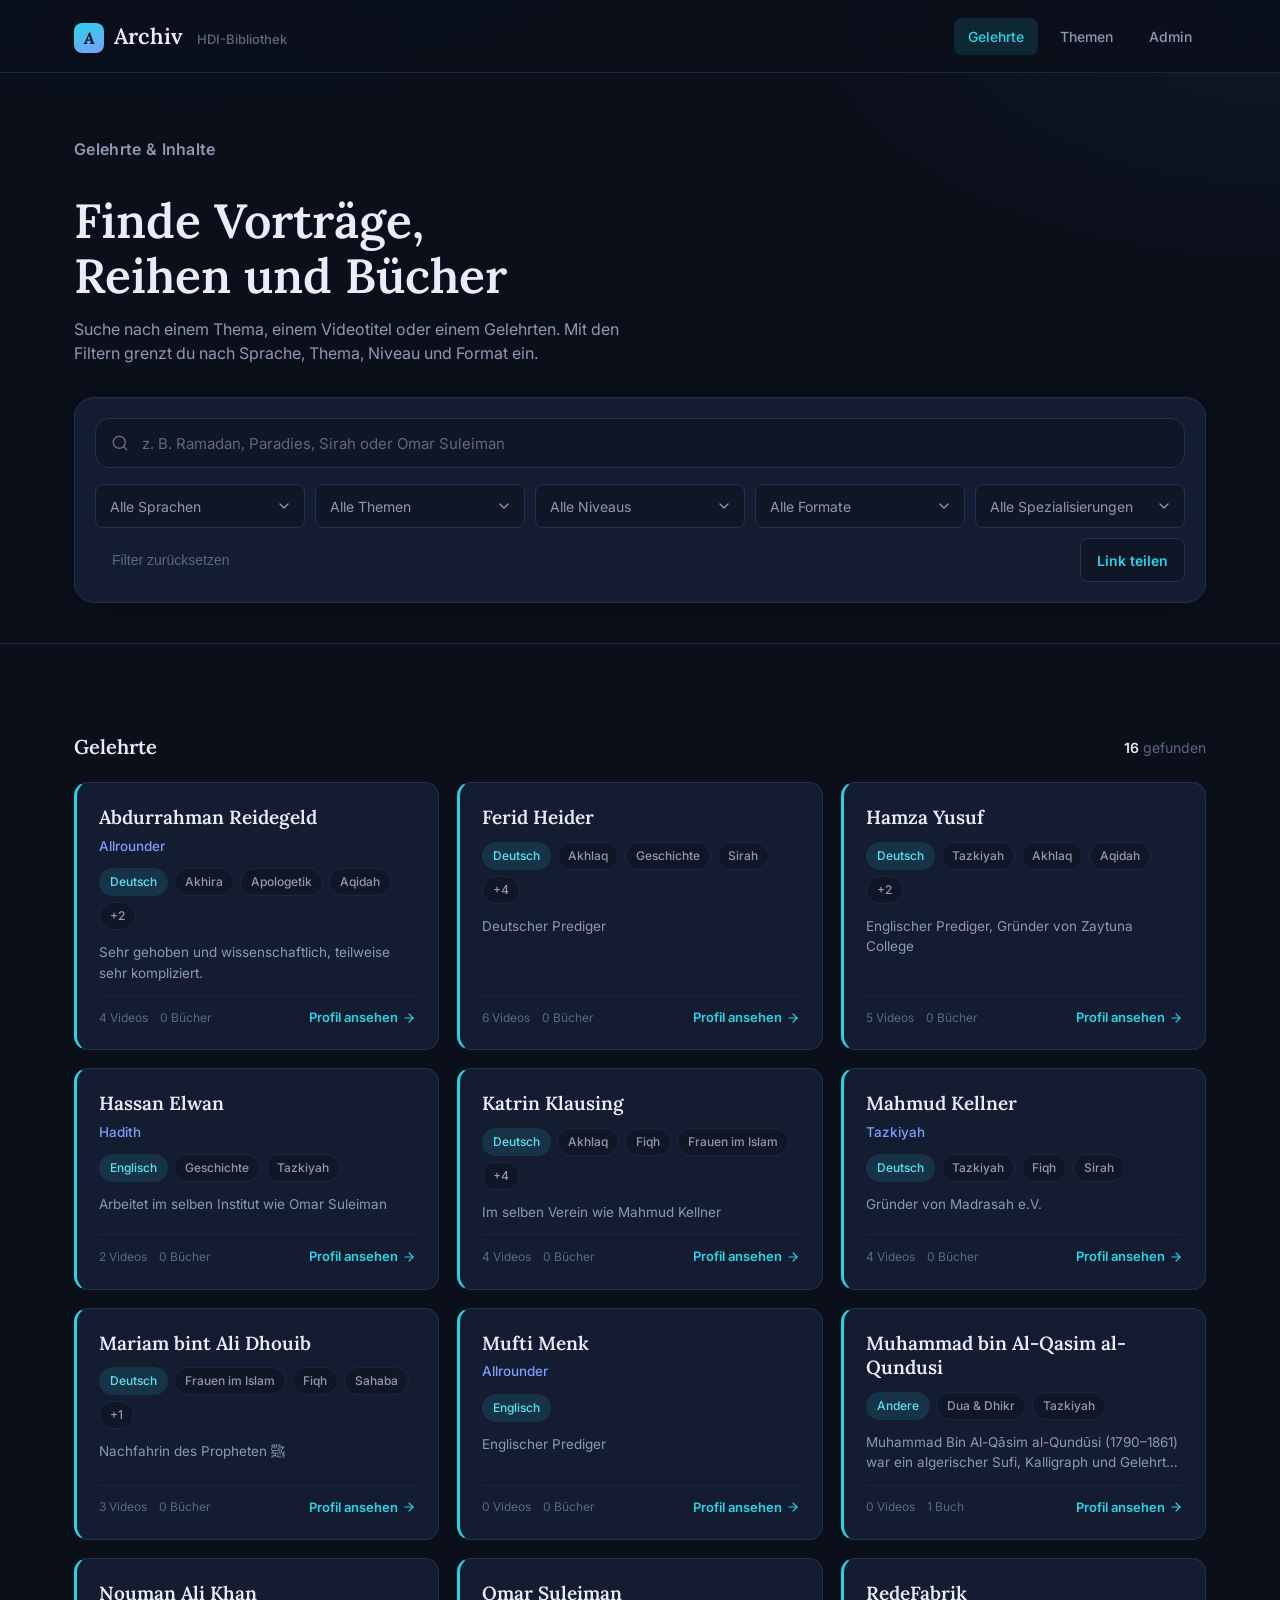
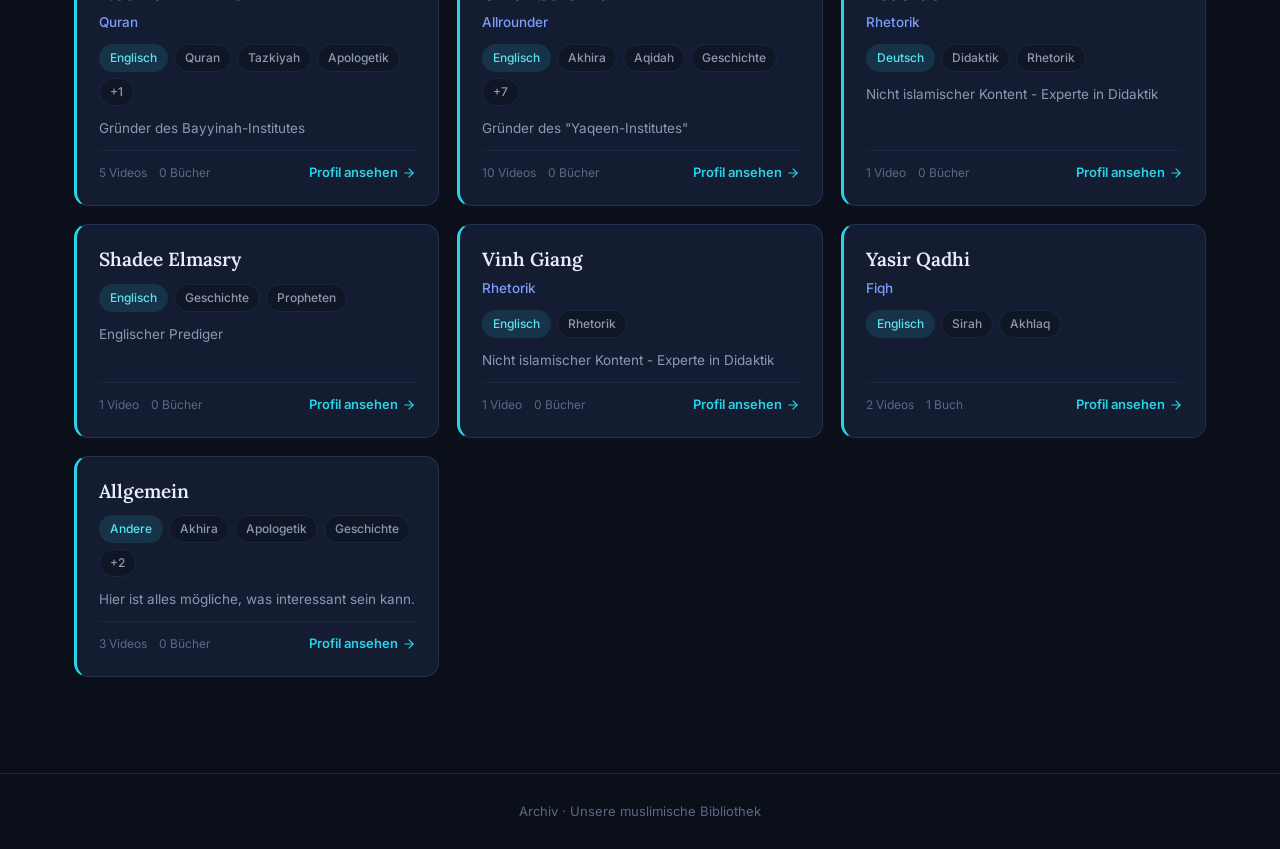
==== commit 9ecc9abf: "Update" ====
--- a/index.html
+++ b/index.html
@@ -7,6 +7,13 @@
   <title>Gelehrte — ARCHIV</title>
   <meta name="description" content="Durchsuche Vorträge, Reihen und Bücher nach Thema, Titel, Sprache und Gelehrtem." />
   <link rel="stylesheet" href="style.css" />
+  <meta name="theme-color" content="#0a0f1a" />
+  <meta property="og:type" content="website" />
+  <meta property="og:site_name" content="Archiv · HDI-Bibliothek" />
+  <meta property="og:locale" content="de_DE" />
+  <meta property="og:title" content="Archiv · HDI-Bibliothek" />
+  <meta property="og:description" content="Vorträge, Reihen und Bücher islamischer Gelehrter – durchsuchbar nach Thema, Sprache und Gelehrtem." />
+  <meta name="twitter:card" content="summary" />
 </head>
 
 <body>
@@ -20,7 +27,7 @@
       <nav class="nav-links">
         <a href="index.html" class="active">Gelehrte</a>
         <a href="themen.html">Themen</a>
-        <!-- <a href="admin.html">Admin</a> -->
+        <a href="admin.html">Admin</a>
       </nav>
     </div>
   </header>
@@ -48,6 +55,7 @@
           <select id="filter-format" class="filter-select" aria-label="Format"></select>
           <select id="filter-spez" class="filter-select" aria-label="Spezialisierung"></select>
           <button type="button" id="clear-filters" class="clear-filters">Filter zurücksetzen</button>
+          <button type="button" id="share-btn" class="share-btn" title="Link zu dieser Suche teilen">Link teilen</button>
         </div>
       </div>
     </div>
@@ -87,4 +95,4 @@
   <script src="app.js"></script>
 </body>
 
-</html>+</html>
--- a/style.css
+++ b/style.css
@@ -1022,6 +1022,42 @@
 }
 .more-btn:hover{ border-color: var(--accent); background: var(--accent-soft); }
 
+/* Teilen-Button */
+.share-btn{
+  display: inline-flex;
+  align-items: center;
+  gap: 6px;
+  height: 44px;
+  padding: 0 16px;
+  border-radius: var(--radius-sm);
+  border: 1px solid var(--border);
+  background: var(--bg-elevated);
+  color: var(--accent);
+  font-family: var(--font-body);
+  font-size: 14px;
+  font-weight: 600;
+  cursor: pointer;
+  white-space: nowrap;
+  transition: border-color .15s ease, background-color .15s ease;
+}
+.share-btn:hover{ border-color: var(--accent); background: var(--accent-soft); }
+.filters-row .share-btn{ margin-left: auto; }
+.profile-head .share-btn{ flex-shrink: 0; }
+
+/* Titel + optionale Kurzbeschreibung in Video-/Buch-Einträgen */
+.resource-item .label{
+  display: flex;
+  flex-direction: column;
+  gap: 2px;
+  min-width: 0;
+}
+.resource-item .label-desc{
+  font-size: 13px;
+  font-weight: 400;
+  line-height: 1.45;
+  color: var(--text-muted);
+}
+
 /* Format-, Niveau- und Zugangs-Tags dezenter als inhaltliche Themen */
 .badge.meta{
   background: transparent;
@@ -1095,6 +1131,37 @@
 .tag-check div + div{ margin-top: 2px; }
 .tag-check .ok{ color: var(--accent); }
 .tag-check .warn{ color: #f2b65a; }
+
+/* ---------- Admin: aufklappbare Video-/Buch-Zeilen ---------- */
+details.dynamic-row > summary.dynamic-row-header{
+  list-style: none;
+  cursor: pointer;
+  gap: 10px;
+  margin-bottom: 0;
+}
+details.dynamic-row > summary.dynamic-row-header::-webkit-details-marker{ display: none; }
+details.dynamic-row > summary.dynamic-row-header::before{
+  content: '▸';
+  color: var(--text-faint);
+  font-size: 12px;
+  transition: transform .15s ease;
+}
+details.dynamic-row[open] > summary.dynamic-row-header::before{ transform: rotate(90deg); }
+details.dynamic-row[open] > summary.dynamic-row-header{ margin-bottom: 14px; }
+
+.dynamic-row-kind{ flex-shrink: 0; }
+.dynamic-row-title{
+  flex: 1;
+  min-width: 0;
+  font-size: 13.5px;
+  color: var(--text);
+  white-space: nowrap;
+  overflow: hidden;
+  text-overflow: ellipsis;
+}
+
+.field label .optional{ font-weight: 400; color: var(--text-faint); }
+.field textarea.res-beschreibung{ min-height: 0; }
 
 /* ---------- Admin: Status, Änderungen, Ausgabe ---------- */
 .status-box{
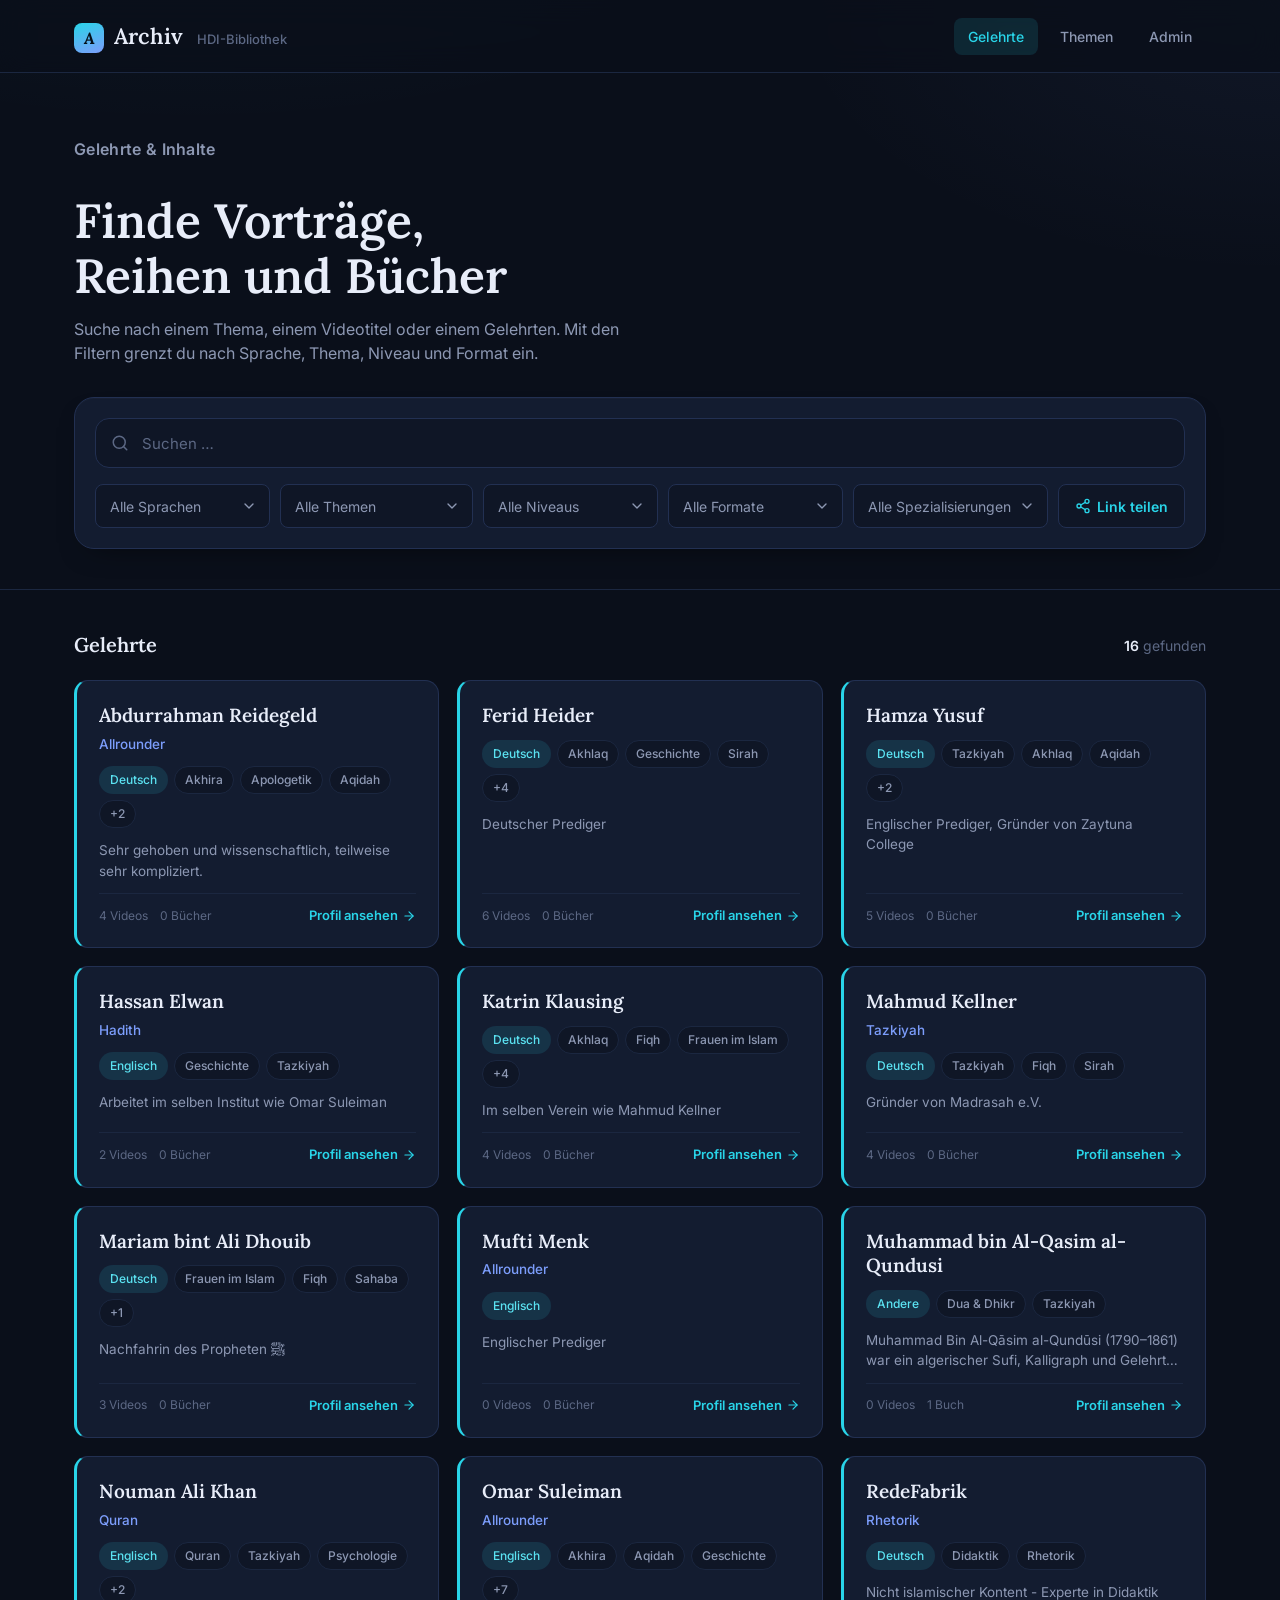
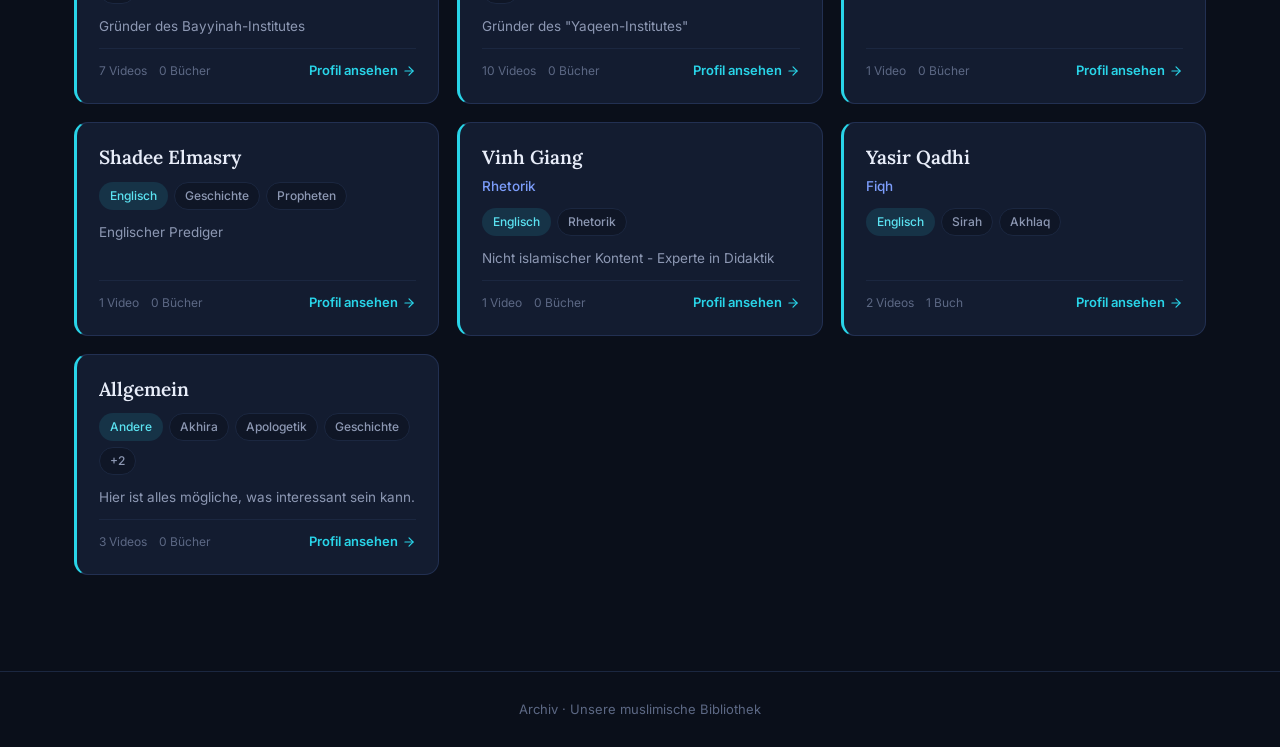
==== commit 32954700: "Handy Update" ====
--- a/index.html
+++ b/index.html
@@ -3,7 +3,7 @@
 
 <head>
   <meta charset="UTF-8" />
-  <meta name="viewport" content="width=device-width, initial-scale=1.0" />
+  <meta name="viewport" content="width=device-width, initial-scale=1.0, viewport-fit=cover" />
   <title>Gelehrte — ARCHIV</title>
   <meta name="description" content="Durchsuche Vorträge, Reihen und Bücher nach Thema, Titel, Sprache und Gelehrtem." />
   <link rel="stylesheet" href="style.css" />
@@ -45,17 +45,30 @@
               <circle cx="11" cy="11" r="8"></circle>
               <line x1="21" y1="21" x2="16.65" y2="16.65"></line>
             </svg>
-            <input type="search" id="search-input" class="search-field" placeholder="z. B. Ramadan, Paradies, Sirah oder Omar Suleiman" autocomplete="off" aria-label="Suche" />
+            <input type="search" enterkeyhint="search" id="search-input" class="search-field" placeholder="Suchen …" autocomplete="off" aria-label="Suche nach Thema, Videotitel oder Gelehrtem" />
           </div>
+          <!-- Nur auf dem Handy sichtbar: klappt die Filter auf und zu -->
+          <button type="button" id="filters-toggle" class="filters-toggle" aria-expanded="false" aria-controls="filter-fields">
+            <svg viewBox="0 0 24 24" fill="none" stroke="currentColor" stroke-width="2" stroke-linecap="round" stroke-linejoin="round" aria-hidden="true"><line x1="4" y1="6" x2="20" y2="6"></line><line x1="7" y1="12" x2="17" y2="12"></line><line x1="10" y1="18" x2="14" y2="18"></line></svg>
+            <span>Filter</span>
+            <span class="filter-count" id="filter-count" hidden></span>
+          </button>
         </div>
         <div class="filters-row">
-          <select id="filter-lang" class="filter-select" aria-label="Sprache"></select>
-          <select id="filter-thema" class="filter-select" aria-label="Thema"></select>
-          <select id="filter-niveau" class="filter-select" aria-label="Niveau"></select>
-          <select id="filter-format" class="filter-select" aria-label="Format"></select>
-          <select id="filter-spez" class="filter-select" aria-label="Spezialisierung"></select>
-          <button type="button" id="clear-filters" class="clear-filters">Filter zurücksetzen</button>
-          <button type="button" id="share-btn" class="share-btn" title="Link zu dieser Suche teilen">Link teilen</button>
+          <div class="filter-fields" id="filter-fields">
+            <select id="filter-lang" class="filter-select" aria-label="Sprache"></select>
+            <select id="filter-thema" class="filter-select" aria-label="Thema"></select>
+            <select id="filter-niveau" class="filter-select" aria-label="Niveau"></select>
+            <select id="filter-format" class="filter-select" aria-label="Format"></select>
+            <select id="filter-spez" class="filter-select" aria-label="Spezialisierung"></select>
+          </div>
+          <div class="filter-actions">
+            <button type="button" id="clear-filters" class="clear-filters" hidden>Zurücksetzen</button>
+            <button type="button" id="share-btn" class="share-btn" title="Link zu dieser Suche teilen">
+              <svg viewBox="0 0 24 24" fill="none" stroke="currentColor" stroke-width="2" stroke-linecap="round" stroke-linejoin="round" aria-hidden="true"><circle cx="18" cy="5" r="3"></circle><circle cx="6" cy="12" r="3"></circle><circle cx="18" cy="19" r="3"></circle><line x1="8.59" y1="13.51" x2="15.42" y2="17.49"></line><line x1="15.41" y1="6.51" x2="8.59" y2="10.49"></line></svg>
+              <span class="share-label">Link teilen</span>
+            </button>
+          </div>
         </div>
       </div>
     </div>
--- a/style.css
+++ b/style.css
@@ -528,22 +528,29 @@
   border: 1px solid var(--border-soft);
   background: var(--bg-elevated);
   overflow: hidden;
+  transition: border-color .15s ease, box-shadow .15s ease;
 }
 
 .resource-main{
   display: flex;
   align-items: center;
   gap: 12px;
-  padding: 12px 14px;
-  transition: background-color .15s ease;
-}
-
-.resource-item:hover .resource-main{
-  background: var(--accent-soft);
-}
-
-.resource-item:has(.resource-main:hover){
+  padding: 14px 16px;
+}
+
+/* Hover färbt den ganzen Eintrag einheitlich ein – Titelzeile und Tag-Zeile.
+   Die Einfärbung liegt als innerer Schatten über dem Hintergrund, damit
+   die halbtransparente Akzentfarbe auf dem dunklen Grund gleich aussieht. */
+.resource-item:hover,
+.resource-item:focus-within{
   border-color: var(--accent);
+  box-shadow: inset 0 0 0 100vmax var(--accent-soft);
+}
+
+/* Tag-Ränder auf der eingefärbten Fläche sichtbar halten */
+.resource-item:hover .badge,
+.resource-item:focus-within .badge{
+  border-color: rgba(141, 152, 179, 0.35);
 }
 
 .resource-item .icon{
@@ -576,7 +583,8 @@
   display: flex;
   flex-wrap: wrap;
   gap: 6px;
-  padding: 0 14px 12px 60px;
+  /* links bündig mit dem Titel: 16px Rand + 34px Icon + 12px Abstand */
+  padding: 2px 16px 16px 62px;
 }
 
 .not-found{
@@ -995,7 +1003,7 @@
   margin: 0;
 }
 
-.result-block + .result-block{ margin-top: 48px; }
+.result-block:not([hidden]) + .result-block{ margin-top: 48px; }
 
 .list-empty{
   padding: 18px;
@@ -1201,20 +1209,239 @@
   100%{ box-shadow: 0 0 0 3px rgba(41, 212, 232, 0); }
 }
 
-/* ---------- Responsive ---------- */
+/* ---------- Filter: Felder, Aktionen, Aufklappen (Handy) ---------- */
+.filters-row{ align-items: center; }
+.filter-fields{
+  display: flex;
+  flex-wrap: wrap;
+  gap: 10px;
+  flex: 1 1 auto;
+}
+.filter-actions{
+  display: flex;
+  align-items: center;
+  gap: 10px;
+  margin-left: auto;
+}
+.filter-actions .share-btn{ margin-left: auto; }
+
+.filters-toggle{
+  display: none;
+  align-items: center;
+  justify-content: center;
+  gap: 8px;
+  flex-shrink: 0;
+  height: 48px;
+  padding: 0 14px;
+  border-radius: var(--radius-md);
+  border: 1px solid var(--border);
+  background: var(--bg-elevated);
+  color: var(--text);
+  font-family: var(--font-body);
+  font-size: 15px;
+  font-weight: 600;
+  cursor: pointer;
+}
+.filters-toggle svg{ width: 18px; height: 18px; color: var(--accent); }
+.filters-toggle[aria-expanded="true"]{ border-color: var(--accent); background: var(--accent-soft); }
+.filter-count{
+  min-width: 20px;
+  height: 20px;
+  padding: 0 6px;
+  border-radius: 999px;
+  background: var(--accent);
+  color: #051019;
+  font-size: 12px;
+  font-weight: 700;
+  line-height: 20px;
+  text-align: center;
+}
+
+.share-btn svg{ width: 16px; height: 16px; flex-shrink: 0; }
+.share-btn.is-done{ border-color: var(--accent); background: var(--accent-soft); }
+
+/* Admin: Auswahlfelder im selben Stil wie die Filter */
+.field select{
+  appearance: none;
+  -webkit-appearance: none;
+  padding-right: 38px;
+  background-image: url("data:image/svg+xml,%3Csvg xmlns='http://www.w3.org/2000/svg' width='16' height='16' viewBox='0 0 24 24' fill='none' stroke='%238d98b3' stroke-width='2' stroke-linecap='round' stroke-linejoin='round'%3E%3Cpolyline points='6 9 12 15 18 9'%3E%3C/polyline%3E%3C/svg%3E");
+  background-repeat: no-repeat;
+  background-position: right 12px center;
+  cursor: pointer;
+}
+
+/* Admin: Ausgabe-Kopf darf umbrechen */
+.output-header{ flex-wrap: wrap; gap: 12px; }
+
+/* Admin: „Übernehmen“ bleibt beim Scrollen am unteren Rand erreichbar */
+.sticky-actions{
+  position: sticky;
+  bottom: 0;
+  z-index: 20;
+  margin: 0 -4px;
+  padding: 14px 4px calc(14px + env(safe-area-inset-bottom));
+  background: linear-gradient(to top, var(--bg) 65%, rgba(10, 15, 26, 0));
+}
+.sticky-actions .btn{ box-shadow: 0 10px 28px -12px rgba(41, 212, 232, 0.55); }
+.delete-btn{ width: 100%; justify-content: center; margin-top: 4px; }
+body:has(.sticky-actions) .toast{ bottom: calc(92px + env(safe-area-inset-bottom)); }
+
+/* ---------- Allgemein: lange Wörter, Toast, Sprunganker ---------- */
+html{ scroll-padding-top: 88px; -webkit-text-size-adjust: 100%; text-size-adjust: 100%; }
+a, button, summary, select{ -webkit-tap-highlight-color: transparent; }
+.prof-card h3, .label-title, .theme-prof-name, .profile-head h1, .thema-hero h1, .dynamic-row-title{ overflow-wrap: anywhere; }
+.toast{
+  bottom: calc(28px + env(safe-area-inset-bottom));
+  max-width: calc(100% - 32px);
+  text-align: center;
+}
+
+/* ---------- Touch-Geräte ---------- */
+@media (hover: none){
+  /* Hover-Effekte würden nach dem Antippen „hängen bleiben“ */
+  .prof-card:hover, .theme-tile:hover, .btn:hover{ transform: none; }
+  .prof-card:hover, .theme-tile:hover{ box-shadow: none; }
+}
+
+@media (pointer: coarse), (max-width: 640px){
+  /* Größere Tippflächen */
+  .badge{ min-height: 30px; padding: 5px 11px; }
+  .badge-sm{ min-height: 28px; padding: 4px 10px; }
+  .tag-chip{ min-height: 40px; }
+  .back-link{ min-height: 44px; }
+  .view-link{ min-height: 36px; }
+  /* Kurzes Feedback beim Antippen */
+  .prof-card, .theme-tile, .resource-item, .theme-prof-card{ transition: transform .12s ease, border-color .15s ease, box-shadow .15s ease; }
+  .prof-card:active, .theme-tile:active, .resource-item:active, .theme-prof-card:active{ transform: scale(.985); }
+}
+
+/* iOS zoomt bei Eingabefeldern unter 16px automatisch hinein – das verhindern */
+@media (max-width: 860px), (pointer: coarse){
+  .search-field,
+  .filter-select,
+  .field input[type="text"],
+  .field input[type="url"],
+  .field select,
+  .field textarea,
+  .input-control{ font-size: 16px; }
+}
+
+/* ---------- Tablet ---------- */
 @media (max-width: 860px){
-  .profile-grid{ grid-template-columns: 1fr; }
-  .admin-grid{ grid-template-columns: 1fr; }
+  .profile-grid{ grid-template-columns: 1fr; gap: 0; }
+  .admin-grid{ grid-template-columns: 1fr; gap: 8px; }
   .output-panel{ position: static; }
-}
-
+  .hero{ padding: 44px 0 32px; }
+  .filter-select{ max-width: none; }
+  .results-section{ padding: 32px 0 72px; }
+  .profile-body, .thema-body, .admin-body{ padding: 32px 0 72px; }
+}
+
+/* ---------- Handy ---------- */
 @media (max-width: 640px){
-  .site-header .container{ height: auto; padding: 14px 20px; flex-wrap: wrap; gap: 10px; }
-  .hero{ padding: 40px 0 28px; }
-  .search-row{ flex-direction: column; }
-  .filter-select{ flex-basis: 100%; max-width: none; }
-  .card-grid{ grid-template-columns: 1fr; }
-  .themen-cloud{ grid-template-columns: 1fr; }
-  .profile-head{ flex-direction: column; }
-  .resource-themes{ padding-left: 14px; }
-}+  .container{
+    padding-left: max(16px, env(safe-area-inset-left));
+    padding-right: max(16px, env(safe-area-inset-right));
+  }
+
+  /* Kopfzeile: eine Zeile, 56px */
+  .site-header .container{ height: 56px; flex-wrap: nowrap; gap: 8px; }
+  .brand{ font-size: 20px; gap: 8px; align-items: center; flex-shrink: 0; }
+  .brand .mark{ width: 28px; height: 28px; font-size: 15px; }
+  .brand small{ display: none; }
+  .nav-links{ gap: 2px; }
+  .nav-links a{ padding: 8px 10px; font-size: 14px; }
+
+  /* Hero kompakter, damit die Suche sofort sichtbar ist */
+  .hero{ padding: 22px 0 18px; }
+  .hero-eyebrow{ font-size: 12px; margin-bottom: 8px; }
+  .hero h1{ font-size: clamp(26px, 7.4vw, 32px); max-width: none; margin-bottom: 8px; }
+  .hero p{ font-size: 15px; margin-bottom: 18px; }
+
+  /* Suche + Filter */
+  .search-panel{ padding: 12px; border-radius: var(--radius-md); }
+  .search-row{ flex-direction: row; gap: 8px; }
+  .search-field{ height: 48px; padding-left: 42px; }
+  .search-input-wrap svg{ left: 14px; }
+  .filters-toggle{ display: inline-flex; }
+  .search-panel:not(.filters-open) .filter-fields{ display: none; }
+  .filters-row{ margin-top: 10px; gap: 8px; }
+  .filter-fields{ flex-direction: column; flex-wrap: nowrap; width: 100%; gap: 8px; }
+  .filter-select{ flex: none; width: 100%; max-width: none; height: 46px; }
+  .filter-actions{ width: 100%; margin-left: 0; gap: 8px; }
+  .clear-filters, .share-btn{ height: 42px; }
+  .clear-filters{ padding: 0 6px; }
+
+  /* Ergebnisse */
+  .results-section{ padding: 20px 0 56px; }
+  .result-block:not([hidden]) + .result-block{ margin-top: 32px; }
+  .results-meta{ margin-bottom: 12px; }
+  .section-title{ font-size: 18px; }
+  .card-grid{ grid-template-columns: 1fr; gap: 12px; }
+  .prof-card{ padding: 18px; gap: 10px; }
+  .prof-card h3{ font-size: 18px; }
+
+  /* Video-/Buch-Einträge: volle Breite für den Titel */
+  .resource-main{ padding: 12px 14px; align-items: flex-start; }
+  .resource-item .icon{ width: 32px; height: 32px; }
+  .resource-item .label{ font-size: 15px; padding-top: 5px; }
+  .resource-item .go{ font-size: 16px; padding-top: 5px; }
+  .go-text{ display: none; }
+  .resource-themes{ padding: 0 14px 14px; }
+
+  /* Panels mit weniger Innenabstand, damit verschachtelte Listen nicht zu schmal werden */
+  .panel{ padding: 18px 14px; border-radius: var(--radius-md); margin-bottom: 16px; }
+  .panel h2{ font-size: 18px; margin-bottom: 12px; }
+
+  /* Profil */
+  .profile-hero, .thema-hero{ padding: 8px 0 20px; }
+  .back-link{ margin-bottom: 8px; }
+  .profile-head{ flex-direction: column; gap: 16px; }
+  .profile-head h1{ margin-bottom: 6px; }
+  .profile-head .spez{ margin-bottom: 12px; }
+  .profile-body, .thema-body{ padding: 20px 0 56px; }
+
+  /* Themen-Übersicht */
+  .themen-cloud{ grid-template-columns: 1fr; gap: 10px; }
+  .theme-tile{ padding: 14px 16px; gap: 4px; }
+  .theme-group + .theme-group{ margin-top: 28px; }
+  .theme-group .section-title{ margin-bottom: 10px; }
+
+  /* Thema: Gelehrte zweispaltig */
+  .theme-prof-grid{ grid-template-columns: repeat(2, minmax(0, 1fr)); gap: 8px; }
+  .theme-prof-card{ padding: 10px 12px; }
+  .theme-prof-name{ font-size: 14px; }
+  .thema-filters{ margin-top: 16px; }
+
+  /* Admin */
+  .admin-body{ padding: 20px 0 56px; }
+  .form-section{ padding: 18px 14px; border-radius: var(--radius-md); margin-bottom: 14px; }
+  .form-section h2{ margin-bottom: 14px; }
+  .dynamic-row{ padding: 12px; }
+  .mode-tabs{ margin-bottom: 14px; }
+  .mode-tab{ padding: 10px 8px; font-size: 13px; }
+  .output-actions{ width: 100%; }
+  .output-actions .btn{ flex: 1; justify-content: center; }
+  pre#json-output{ max-height: 360px; font-size: 12px; padding: 14px; }
+  .tag-guide{ padding: 10px 12px; }
+  .tag-guide table{ font-size: 12.5px; }
+
+  /* Leere Zustände & Fehlerseiten */
+  .not-found{ padding: 72px 8px; }
+  .not-found h1{ font-size: 26px; }
+  .empty-state{ padding: 44px 16px; }
+}
+
+/* Sehr schmale Geräte (z. B. iPhone SE 1. Generation) */
+@media (max-width: 359px){
+  .brand .mark{ display: none; }
+  .nav-links a{ padding: 8px 8px; font-size: 13.5px; }
+  .filters-toggle span:not(.filter-count){ display: none; }
+}
+
+/* Themen-Seite: die wenigen Filter auf dem Handy nebeneinander */
+@media (max-width: 640px){
+  /* auto-fit: ein einzelner sichtbarer Filter nimmt automatisch die volle Breite */
+  .thema-filters .filter-fields{ display: grid; grid-template-columns: repeat(auto-fit, minmax(140px, 1fr)); }
+}
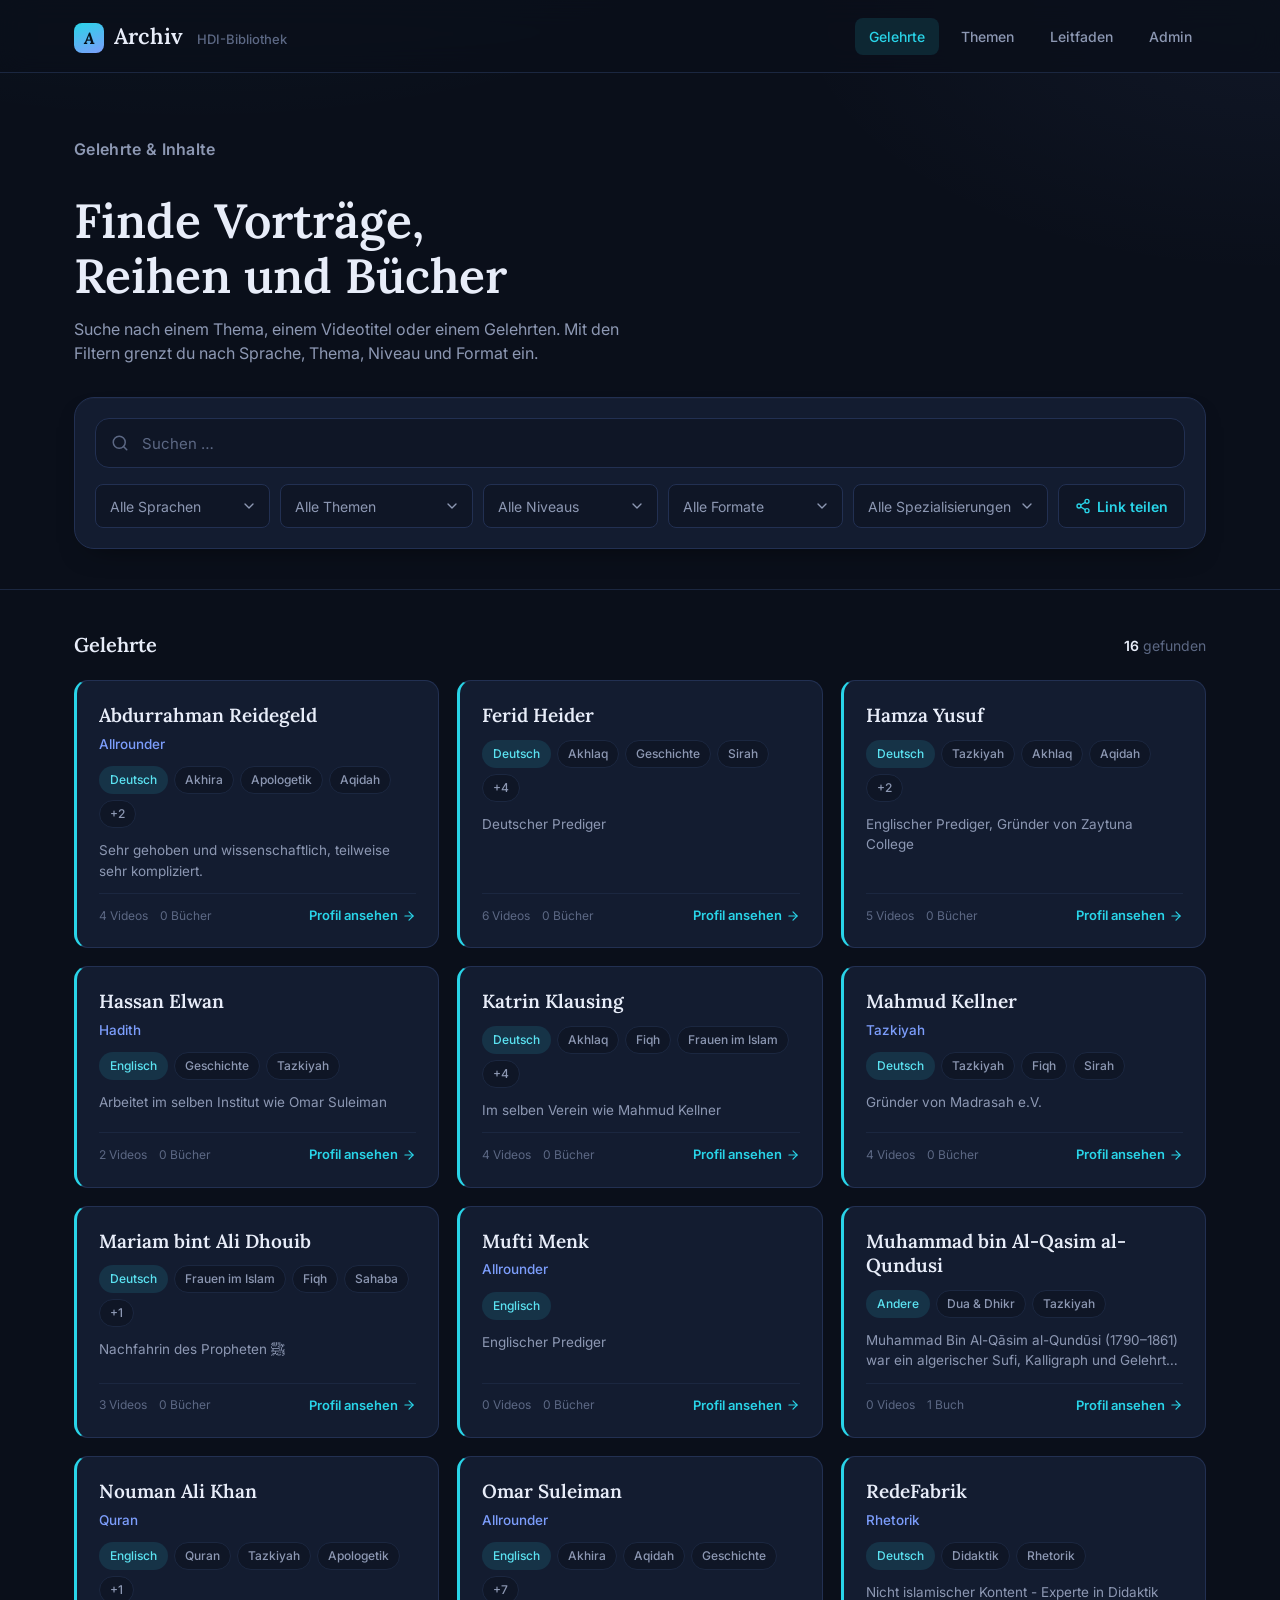
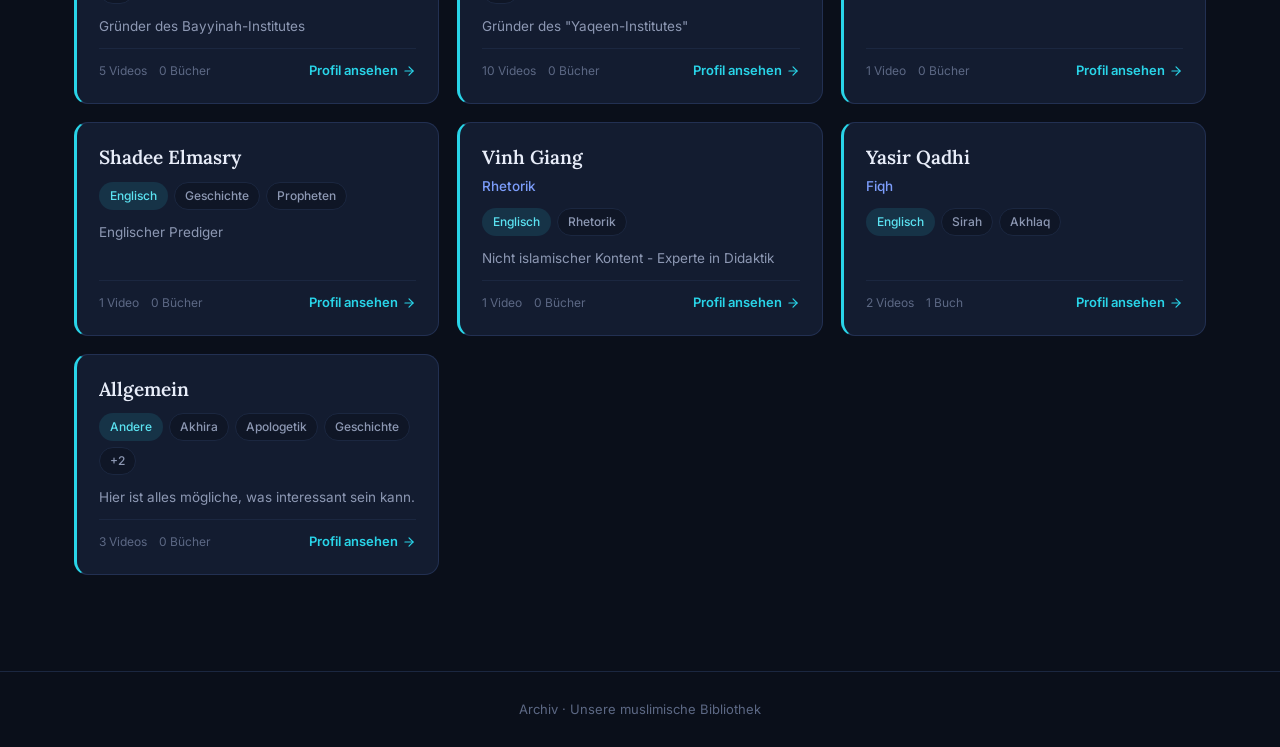
==== commit 68fb3a66: "Update" ====
--- a/index.html
+++ b/index.html
@@ -20,13 +20,14 @@
 
   <header class="site-header">
     <div class="container">
-      <a class="brand" href="index.html">
-        <span class="mark">A</span>
-        Archiv <small>HDI-Bibliothek</small>
+      <a class="brand" href="index.html" aria-label="Archiv – zur Startseite">
+        <span class="mark" aria-hidden="true">A</span>
+        <span class="brand-name">Archiv</span> <small>HDI-Bibliothek</small>
       </a>
       <nav class="nav-links">
         <a href="index.html" class="active">Gelehrte</a>
         <a href="themen.html">Themen</a>
+        <a href="leitfaden.html">Leitfaden</a>
         <a href="admin.html">Admin</a>
       </nav>
     </div>
--- a/style.css
+++ b/style.css
@@ -1445,3 +1445,167 @@
   /* auto-fit: ein einzelner sichtbarer Filter nimmt automatisch die volle Breite */
   .thema-filters .filter-fields{ display: grid; grid-template-columns: repeat(auto-fit, minmax(140px, 1fr)); }
 }
+
+/* =========================================================
+   LEITFADEN (leitfaden.html) – kompakt
+   ========================================================= */
+.guide{ padding: 48px 0 88px; }
+.guide-wrap{ max-width: 760px; }
+
+.guide-intro{ margin-bottom: 28px; }
+.guide-intro h1{
+  font-family: var(--font-display);
+  font-size: clamp(28px, 4vw, 36px);
+  font-weight: 600;
+  line-height: 1.2;
+  margin: 0 0 8px;
+}
+.guide-intro > p:not(.hero-eyebrow){ margin: 0 0 18px; color: var(--text-muted); font-size: 15.5px; }
+.btn.is-done{ filter: brightness(1.1); }
+
+.guide-card{
+  background: var(--bg-card);
+  border: 1px solid var(--border);
+  border-radius: var(--radius-md);
+  padding: 20px 22px;
+  margin-bottom: 12px;
+  scroll-margin-top: 90px;
+}
+.guide-card h2{
+  display: flex;
+  align-items: center;
+  gap: 10px;
+  margin: 0 0 12px;
+  font-family: var(--font-display);
+  font-size: 19px;
+  font-weight: 600;
+}
+.guide-num{
+  display: inline-flex;
+  align-items: center;
+  justify-content: center;
+  width: 26px;
+  height: 26px;
+  flex-shrink: 0;
+  border-radius: 50%;
+  background: var(--accent-soft);
+  color: var(--accent);
+  font-family: var(--font-body);
+  font-size: 13px;
+  font-weight: 700;
+}
+.guide-card > p{ margin: 0 0 14px; color: var(--text-muted); font-size: 15px; line-height: 1.6; }
+.guide-card a:not(.btn){ color: var(--accent); text-decoration: underline; text-underline-offset: 3px; }
+
+.guide-list{ margin: 0; padding: 0; list-style: none; display: flex; flex-direction: column; gap: 8px; }
+.guide-list li{ position: relative; padding-left: 18px; color: var(--text-muted); font-size: 15px; line-height: 1.55; }
+.guide-list li::before{
+  content: '';
+  position: absolute;
+  left: 2px;
+  top: .62em;
+  width: 6px;
+  height: 6px;
+  border-radius: 50%;
+  background: var(--accent);
+}
+
+/* Ablauf: kompakte Liste, Duas zum Aufklappen */
+.steps{ margin: 0; padding: 0; list-style: none; counter-reset: step; display: flex; flex-direction: column; gap: 6px; }
+.steps > li{ counter-increment: step; }
+.step{
+  border: 1px solid var(--border-soft);
+  border-radius: var(--radius-sm);
+  background: var(--bg-elevated);
+}
+.step > summary, .step-plain{
+  display: flex;
+  align-items: center;
+  gap: 10px;
+  min-height: 46px;
+  padding: 10px 14px;
+}
+.step > summary{ cursor: pointer; list-style: none; }
+.step > summary::-webkit-details-marker{ display: none; }
+.step > summary::before, .step-plain::before{
+  content: counter(step);
+  flex-shrink: 0;
+  width: 20px;
+  font-size: 13px;
+  font-weight: 700;
+  color: var(--text-faint);
+}
+.step-name{ font-size: 15px; font-weight: 600; color: var(--text); }
+.step-hint{ font-size: 13.5px; color: var(--text-faint); }
+.step-more{ margin-left: auto; font-size: 13px; font-weight: 600; color: var(--accent); white-space: nowrap; }
+.step-more::after{ content: '▾'; display: inline-block; margin-left: 4px; transition: transform .15s ease; }
+.step[open] .step-more::after{ transform: rotate(180deg); }
+.step > summary:hover .step-name{ color: var(--accent-strong); }
+
+.recite, .step-body{ padding: 0 14px 14px 44px; }
+.recite-text{
+  margin: 0 0 10px;
+  white-space: pre-line;
+  font-family: var(--font-display);
+  font-style: italic;
+  font-size: 15.5px;
+  line-height: 1.7;
+  color: var(--text);
+}
+.copy-btn{
+  height: 32px;
+  padding: 0 12px;
+  border-radius: var(--radius-sm);
+  border: 1px solid var(--border);
+  background: var(--bg-card);
+  color: var(--accent);
+  font-family: var(--font-body);
+  font-size: 13px;
+  font-weight: 600;
+  cursor: pointer;
+}
+.copy-btn:hover, .copy-btn.is-done{ border-color: var(--accent); background: var(--accent-soft); }
+
+.step-body p{ margin: 0 0 6px; font-size: 14px; color: var(--text-muted); }
+.cite{ display: flex; flex-wrap: wrap; align-items: baseline; gap: 4px 10px; }
+.cite code{ font-family: var(--font-mono); font-size: 13px; color: var(--accent-strong); }
+
+/* SharePoint-Button ohne Link */
+.btn.is-disabled{ opacity: .45; cursor: not-allowed; pointer-events: none; }
+
+/* Format */
+.format-line{ display: flex; flex-wrap: wrap; gap: 8px; margin: 0 0 12px; }
+.format-line span{
+  padding: 6px 12px;
+  border-radius: 999px;
+  border: 1px solid var(--border);
+  background: var(--bg-elevated);
+  font-size: 14px;
+  font-weight: 600;
+  color: var(--text);
+}
+.guide-card > p.guide-note{ margin: 0; font-size: 14.5px; font-weight: 600; color: #f2b65a; }
+
+@media (max-width: 640px){
+  .guide{ padding: 24px 0 56px; }
+  .guide-intro{ margin-bottom: 20px; }
+  .guide-intro .btn{ width: 100%; justify-content: center; }
+  .guide-card{ padding: 16px; }
+  .guide-card h2{ font-size: 18px; }
+  .recite, .step-body{ padding: 0 12px 12px; }
+  .step > summary, .step-plain{ padding: 10px 12px; }
+}
+
+/* Kopfzeile mit vier Menüpunkten: auf dem Handy nur das Logo als Startseiten-Link */
+@media (max-width: 640px){
+  .brand-name{ display: none; }
+  .nav-links{ gap: 0; }
+  .nav-links a{ padding: 8px 9px; font-size: 14px; }
+}
+@media (max-width: 380px){
+  .nav-links a{ padding: 8px 7px; font-size: 13.5px; }
+}
+@media (max-width: 359px){
+  .brand .mark{ display: inline-flex; width: 26px; height: 26px; }
+  .nav-links a{ padding: 8px 5px; font-size: 13px; }
+}
